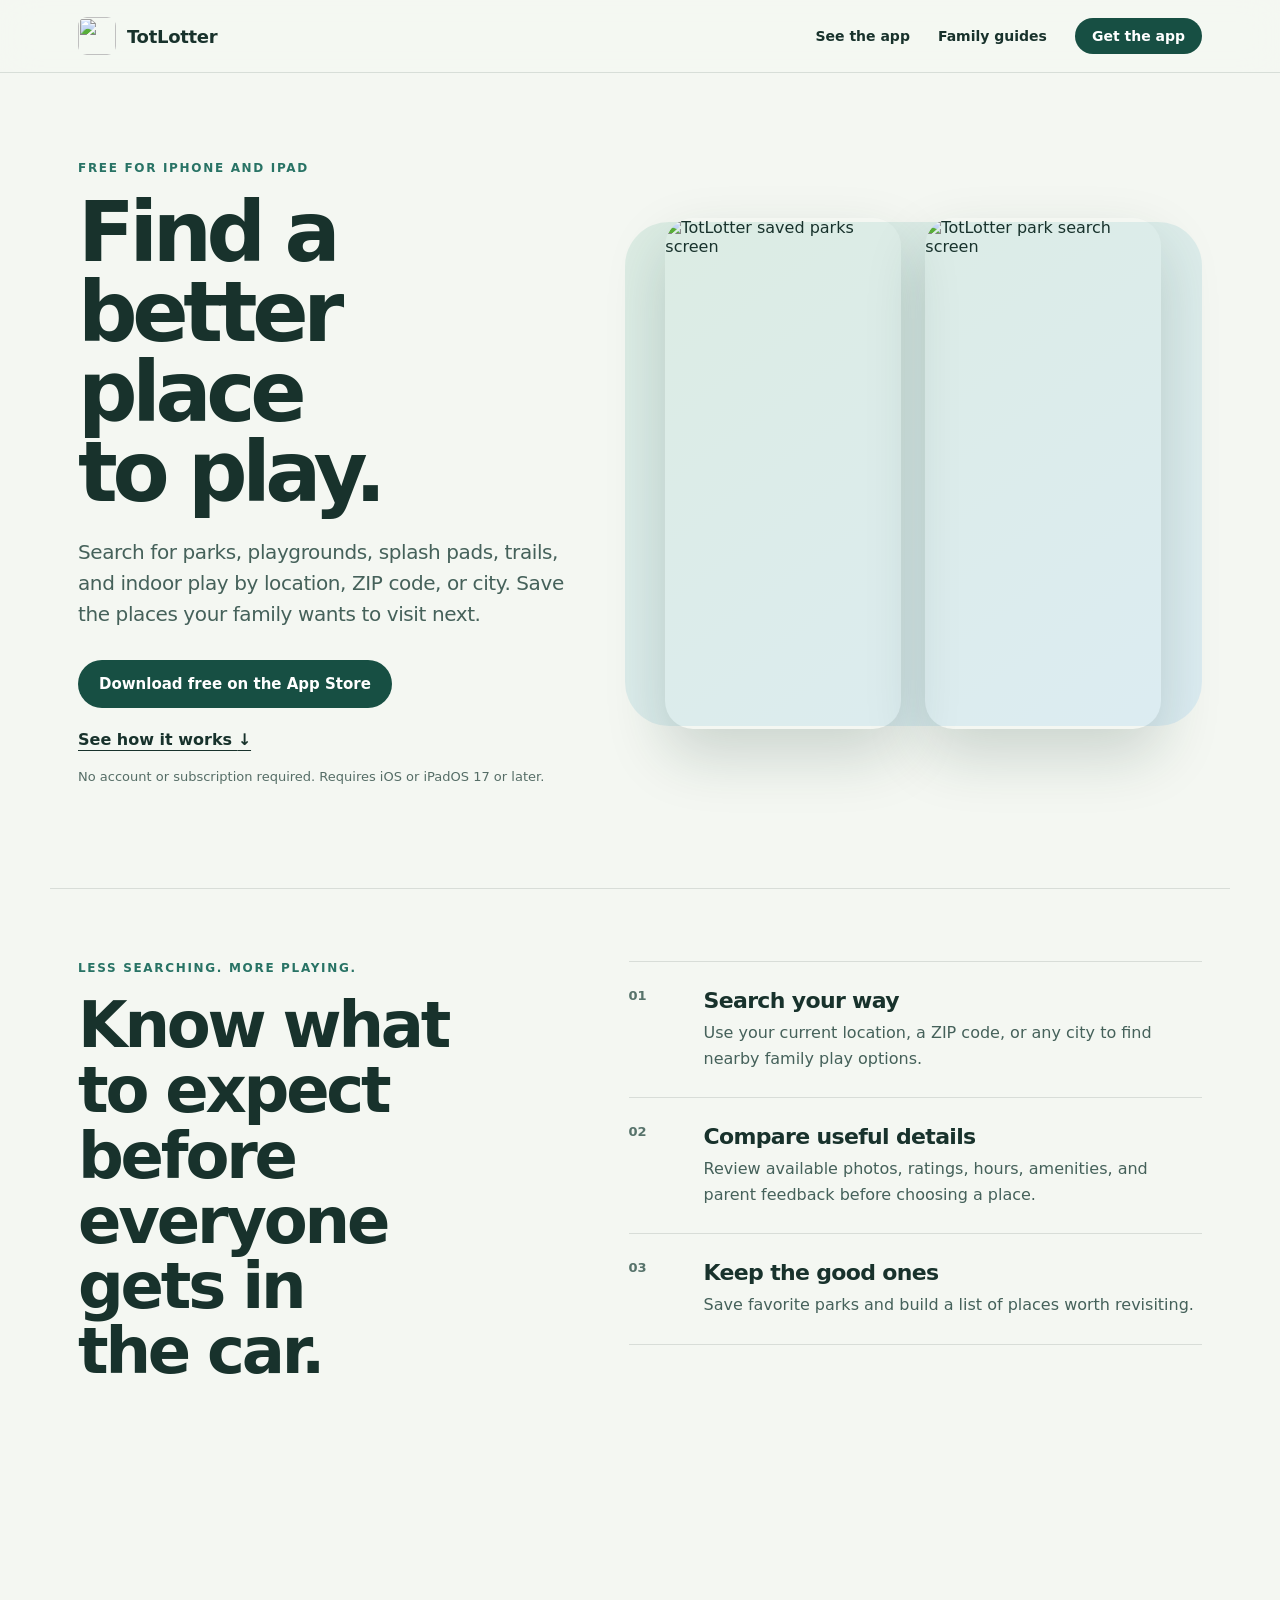
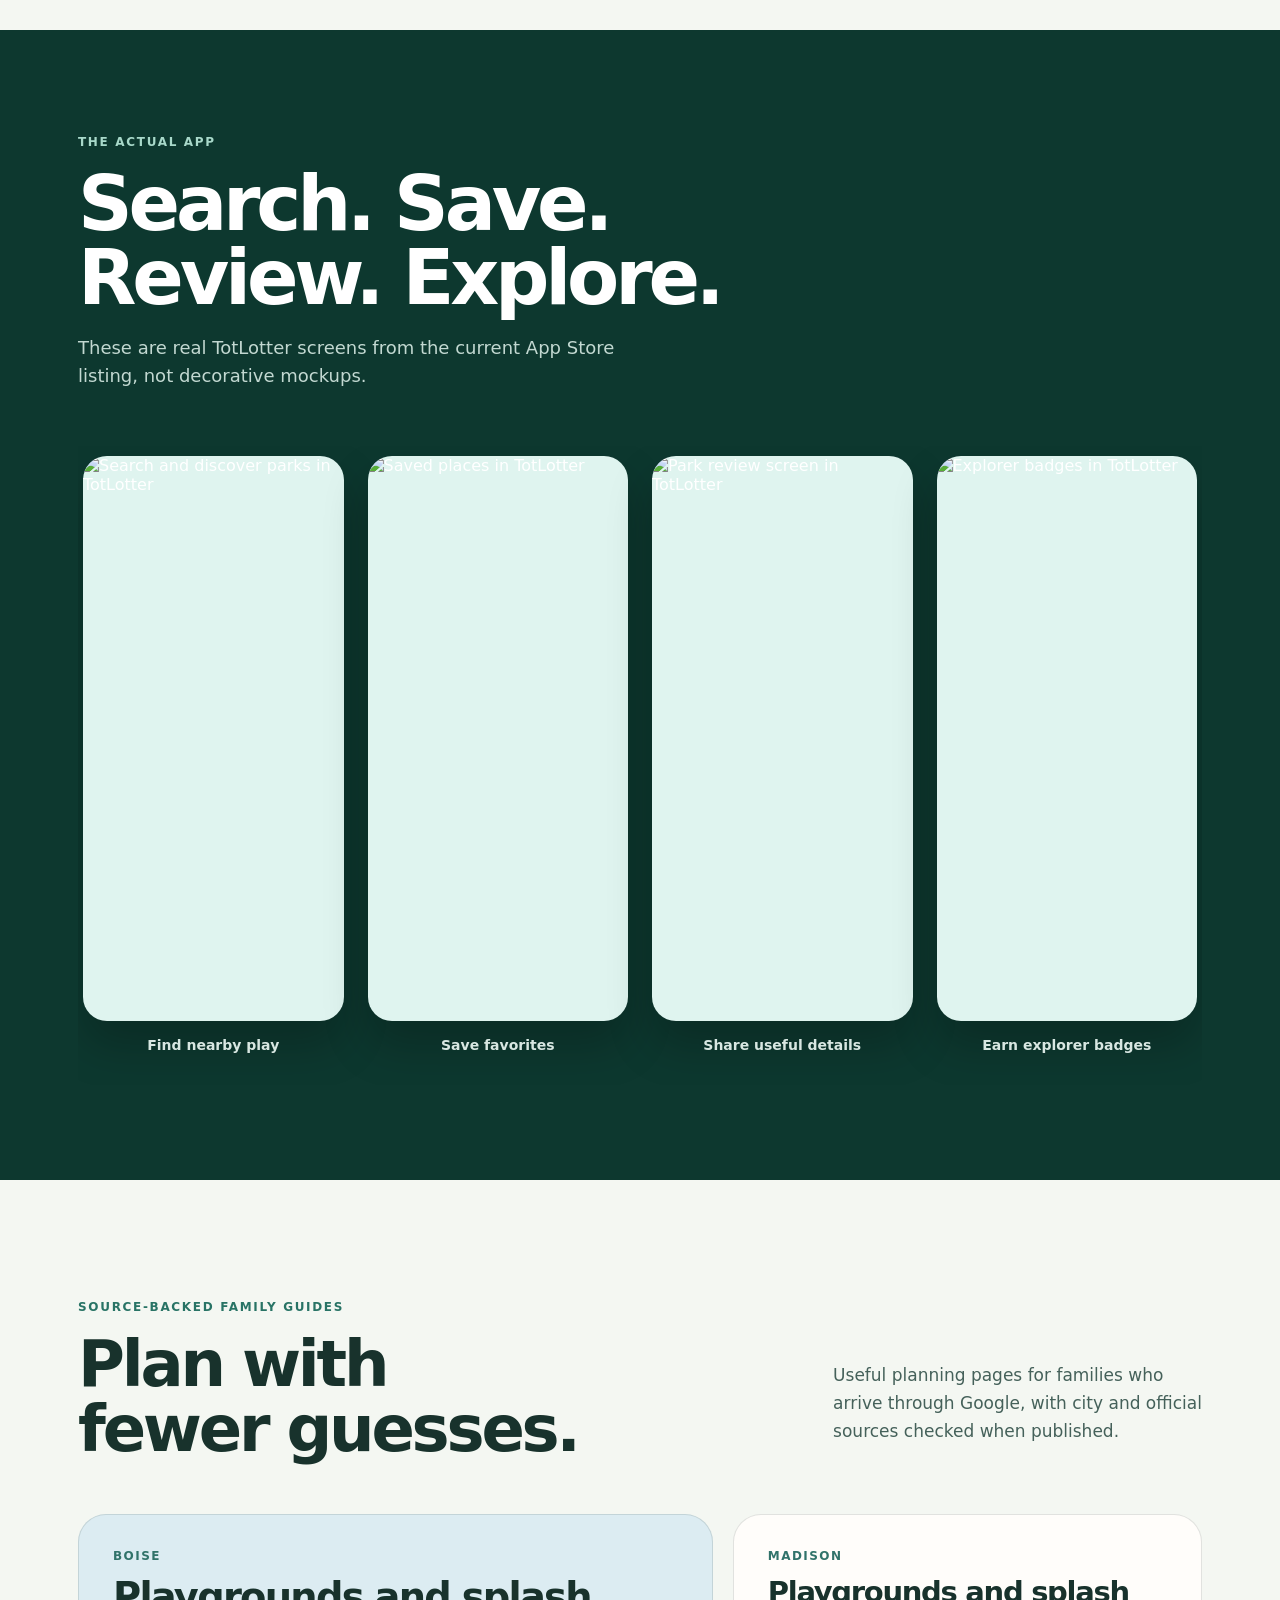
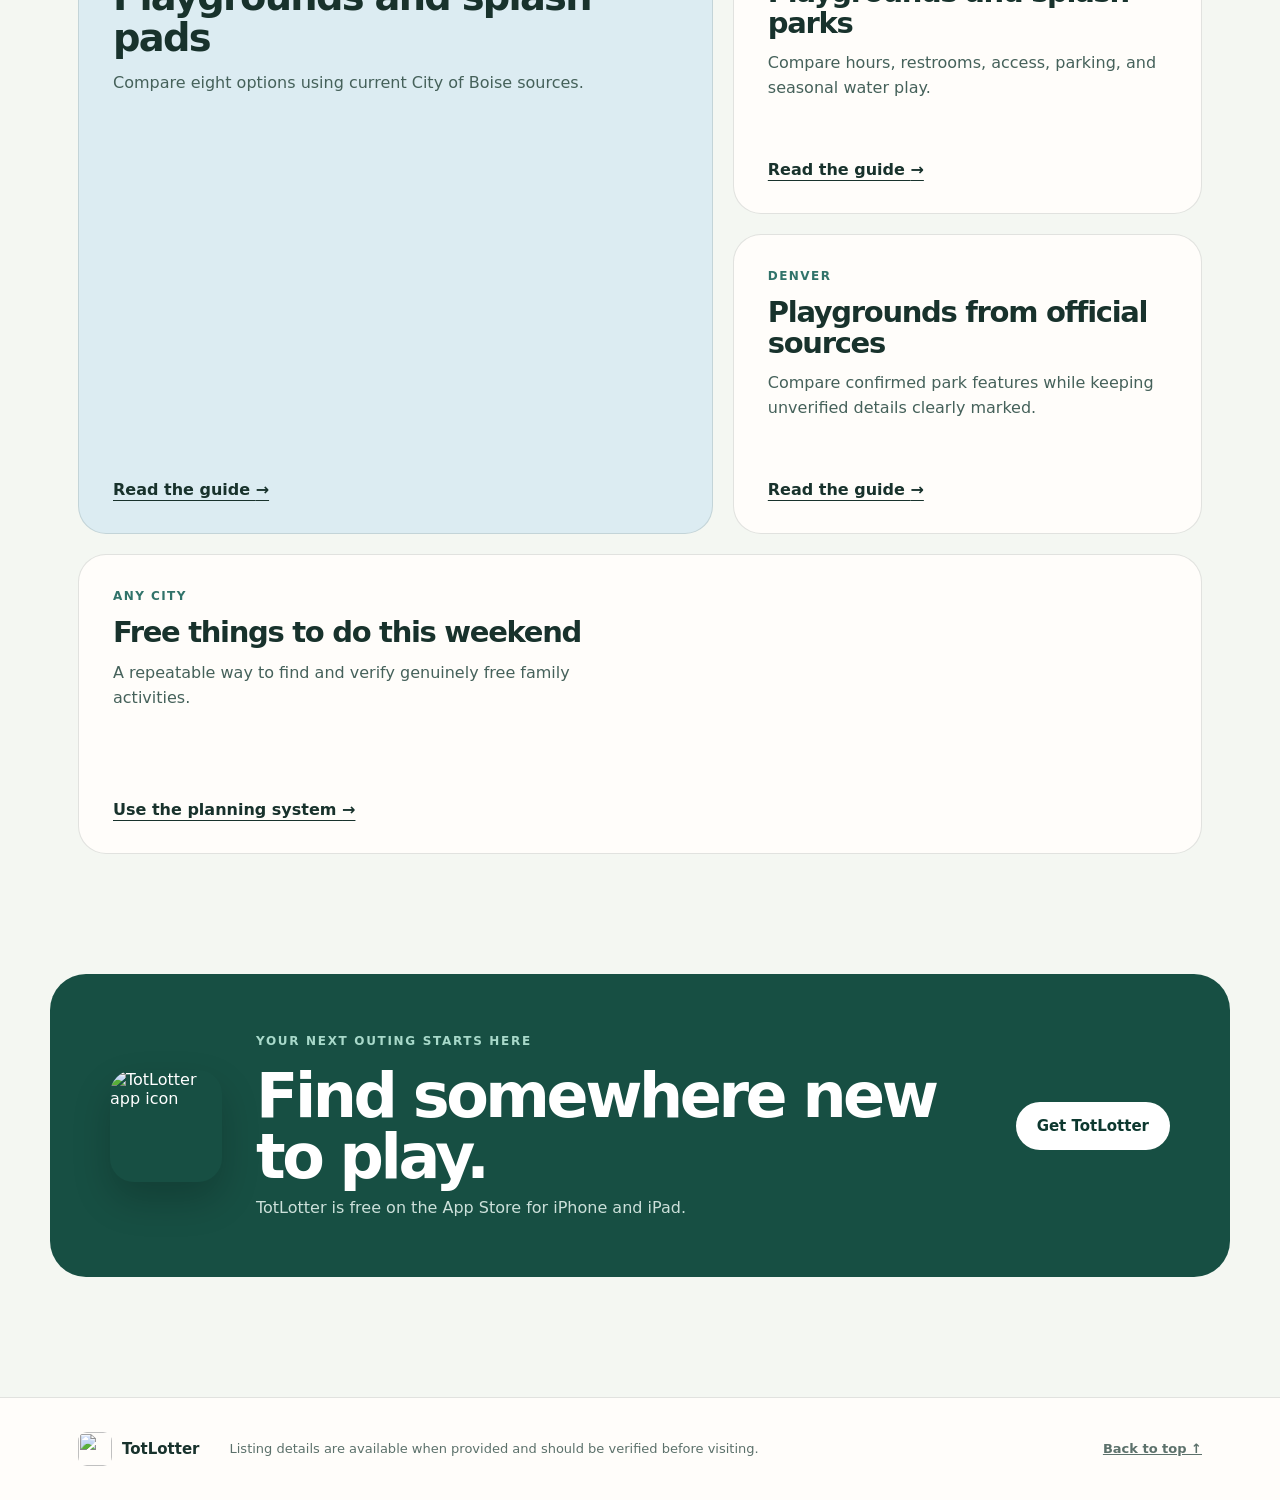
==== index.html @ ad5729d0 "Refresh TotLotter homepage for v1.0.12" ====
<!doctype html>
<html lang="en">
<head>
  <meta charset="utf-8">
  <meta name="viewport" content="width=device-width,initial-scale=1">
  <meta name="google-site-verification" content="F7sxhgwYzVViAXmnjSo34j178UBNkf1-flo9oDZgTnU">
  <title>TotLotter: Find Family Parks Near You</title>
  <meta name="description" content="Find parks, playgrounds, splash pads, trails, and indoor play near you with TotLotter for iPhone and iPad.">
  <link rel="canonical" href="https://iamldc.github.io/">
  <meta property="og:type" content="website">
  <meta property="og:title" content="TotLotter: Find a better place to play">
  <meta property="og:description" content="Search for family parks and play options, save favorites, and plan with fewer guesses.">
  <meta property="og:url" content="https://iamldc.github.io/">
  <meta property="og:image" content="https://is1-ssl.mzstatic.com/image/thumb/Purple211/v4/c9/77/03/c9770301-f550-c94f-c4d9-1344693f9b1a/AppIcon-0-0-1x_U007epad-0-1-85-220.png/512x512bb.jpg">
  <meta name="twitter:card" content="summary_large_image">
  <meta name="theme-color" content="#f4f7f2">
  <link rel="icon" href="https://is1-ssl.mzstatic.com/image/thumb/Purple211/v4/c9/77/03/c9770301-f550-c94f-c4d9-1344693f9b1a/AppIcon-0-0-1x_U007epad-0-1-85-220.png/512x512bb.jpg">
  <link rel="preload" as="image" href="https://is1-ssl.mzstatic.com/image/thumb/PurpleSource211/v4/74/50/1a/74501ac3-2154-1f9a-d6fe-d8297387b89e/01-find-parks-updated-1290x2796.png/640x960bb.jpg">
  <link rel="stylesheet" href="/home.css?v=20260824">
</head>
<body>
  <a class="skip-link" href="#main">Skip to content</a>
  <header class="site-header">
    <nav class="nav" aria-label="Main navigation">
      <a class="brand" href="/" aria-label="TotLotter home"><img src="https://is1-ssl.mzstatic.com/image/thumb/Purple211/v4/c9/77/03/c9770301-f550-c94f-c4d9-1344693f9b1a/AppIcon-0-0-1x_U007epad-0-1-85-220.png/512x512bb.jpg" alt="" width="38" height="38"><span>TotLotter</span></a>
      <div class="nav-links"><a href="#see-the-app">See the app</a><a href="#guides">Family guides</a><a class="nav-cta" href="https://apps.apple.com/us/app/totlotter-parks-for-families/id6768323304">Get the app</a></div>
    </nav>
  </header>
  <main id="main">
    <section class="hero" aria-labelledby="hero-title">
      <div class="hero-copy"><p class="eyebrow">Free for iPhone and iPad</p><h1 id="hero-title">Find a better place to play.</h1><p class="hero-lede">Search for parks, playgrounds, splash pads, trails, and indoor play by location, ZIP code, or city. Save the places your family wants to visit next.</p><div class="hero-actions"><a class="button button-primary" href="https://apps.apple.com/us/app/totlotter-parks-for-families/id6768323304">Download free on the App Store</a><a class="text-link" href="#see-the-app">See how it works <span aria-hidden="true">↓</span></a></div><p class="fine-print">No account or subscription required. Requires iOS or iPadOS 17 or later.</p></div>
      <div class="hero-product"><div class="ambient-shape" aria-hidden="true"></div><figure class="phone phone-back"><img src="https://is1-ssl.mzstatic.com/image/thumb/PurpleSource221/v4/3a/bb/86/3abb8623-9c31-799f-6886-b9563613eb0b/02-save-favorites-approved-1290x2796.png/640x960bb.jpg" alt="TotLotter saved parks screen" width="443" height="960" decoding="async"></figure><figure class="phone phone-front"><img src="https://is1-ssl.mzstatic.com/image/thumb/PurpleSource211/v4/74/50/1a/74501ac3-2154-1f9a-d6fe-d8297387b89e/01-find-parks-updated-1290x2796.png/640x960bb.jpg" alt="TotLotter park search screen" width="443" height="960"></figure></div>
    </section>
    <section class="promise" aria-labelledby="promise-title"><div class="section-intro"><p class="eyebrow">Less searching. More playing.</p><h2 id="promise-title">Know what to expect before everyone gets in the car.</h2></div><div class="promise-list"><article><span class="number">01</span><div><h3>Search your way</h3><p>Use your current location, a ZIP code, or any city to find nearby family play options.</p></div></article><article><span class="number">02</span><div><h3>Compare useful details</h3><p>Review available photos, ratings, hours, amenities, and parent feedback before choosing a place.</p></div></article><article><span class="number">03</span><div><h3>Keep the good ones</h3><p>Save favorite parks and build a list of places worth revisiting.</p></div></article></div></section>
    <section id="see-the-app" class="product-showcase" aria-labelledby="showcase-title"><div class="showcase-copy"><p class="eyebrow eyebrow-light">The actual app</p><h2 id="showcase-title">Search. Save. Review. Explore.</h2><p>These are real TotLotter screens from the current App Store listing, not decorative mockups.</p></div><ul class="screens" aria-label="TotLotter screenshots"><li><figure><img src="https://is1-ssl.mzstatic.com/image/thumb/PurpleSource211/v4/74/50/1a/74501ac3-2154-1f9a-d6fe-d8297387b89e/01-find-parks-updated-1290x2796.png/640x960bb.jpg" alt="Search and discover parks in TotLotter" width="443" height="960" loading="eager" decoding="async"><figcaption>Find nearby play</figcaption></figure></li><li><figure><img src="https://is1-ssl.mzstatic.com/image/thumb/PurpleSource221/v4/3a/bb/86/3abb8623-9c31-799f-6886-b9563613eb0b/02-save-favorites-approved-1290x2796.png/640x960bb.jpg" alt="Saved places in TotLotter" width="443" height="960" loading="eager" decoding="async"><figcaption>Save favorites</figcaption></figure></li><li><figure><img src="https://is1-ssl.mzstatic.com/image/thumb/PurpleSource221/v4/d8/4e/4b/d84e4b67-7ac6-3a57-0992-631da4f97abe/03-share-reviews-updated-1290x2796.png/640x960bb.jpg" alt="Park review screen in TotLotter" width="443" height="960" loading="eager" decoding="async"><figcaption>Share useful details</figcaption></figure></li><li><figure><img src="https://is1-ssl.mzstatic.com/image/thumb/PurpleSource221/v4/92/91/dc/9291dca5-6eda-87e8-7a9a-5d812864e695/04-earn-badges-updated-1290x2796.png/640x960bb.jpg" alt="Explorer badges in TotLotter" width="443" height="960" loading="eager" decoding="async"><figcaption>Earn explorer badges</figcaption></figure></li></ul></section>
    <section id="guides" class="guides" aria-labelledby="guides-title"><div class="guides-heading"><div><p class="eyebrow">Source-backed family guides</p><h2 id="guides-title">Plan with fewer guesses.</h2></div><p>Useful planning pages for families who arrive through Google, with city and official sources checked when published.</p></div><div class="guide-grid"><a class="guide-card guide-featured" href="/guides/boise-playgrounds-splash-pads/"><span class="guide-kicker">Boise</span><h3>Playgrounds and splash pads</h3><p>Compare eight options using current City of Boise sources.</p><span class="card-link">Read the guide <span aria-hidden="true">→</span></span></a><a class="guide-card" href="/guides/madison-playgrounds-splash-parks/"><span class="guide-kicker">Madison</span><h3>Playgrounds and splash parks</h3><p>Compare hours, restrooms, access, parking, and seasonal water play.</p><span class="card-link">Read the guide <span aria-hidden="true">→</span></span></a><a class="guide-card" href="/guides/denver-playgrounds-official-sources/"><span class="guide-kicker">Denver</span><h3>Playgrounds from official sources</h3><p>Compare confirmed park features while keeping unverified details clearly marked.</p><span class="card-link">Read the guide <span aria-hidden="true">→</span></span></a><a class="guide-card" href="/guides/free-things-to-do-with-kids-this-weekend/"><span class="guide-kicker">Any city</span><h3>Free things to do this weekend</h3><p>A repeatable way to find and verify genuinely free family activities.</p><span class="card-link">Use the planning system <span aria-hidden="true">→</span></span></a></div></section>
    <section class="final-cta" aria-labelledby="final-title"><img src="https://is1-ssl.mzstatic.com/image/thumb/Purple211/v4/c9/77/03/c9770301-f550-c94f-c4d9-1344693f9b1a/AppIcon-0-0-1x_U007epad-0-1-85-220.png/512x512bb.jpg" alt="TotLotter app icon" width="112" height="112"><div><p class="eyebrow eyebrow-light">Your next outing starts here</p><h2 id="final-title">Find somewhere new to play.</h2><p>TotLotter is free on the App Store for iPhone and iPad.</p></div><a class="button button-light" href="https://apps.apple.com/us/app/totlotter-parks-for-families/id6768323304">Get TotLotter</a></section>
  </main>
  <footer class="site-footer"><div class="footer-inner"><div class="footer-brand"><img src="https://is1-ssl.mzstatic.com/image/thumb/Purple211/v4/c9/77/03/c9770301-f550-c94f-c4d9-1344693f9b1a/AppIcon-0-0-1x_U007epad-0-1-85-220.png/512x512bb.jpg" alt="" width="34" height="34"><strong>TotLotter</strong></div><p>Listing details are available when provided and should be verified before visiting.</p><a href="#main">Back to top ↑</a></div></footer>
</body>
</html>
---- home.css ----
:root{--ink:#18322c;--ink-soft:#45615a;--cream:#f4f7f2;--paper:#fffdfa;--forest:#174f43;--forest-dark:#0d382f;--mint:#dcece3;--sky:#dcecf2;--line:rgba(24,50,44,.13);--max:1180px;--radius:28px;--shadow:0 28px 70px rgba(17,55,45,.14)}*{box-sizing:border-box}html{scroll-behavior:smooth}body{margin:0;color:var(--ink);background:var(--cream);font-family:system-ui,-apple-system,"Segoe UI",sans-serif;-webkit-font-smoothing:antialiased}a{color:inherit}img{display:block;max-width:100%}.skip-link{position:absolute;left:16px;top:-60px;background:#fff;padding:12px 16px;border-radius:8px;z-index:20}.skip-link:focus{top:12px}.site-header{position:sticky;top:0;z-index:10;background:rgba(244,247,242,.88);backdrop-filter:saturate(160%) blur(18px);border-bottom:1px solid var(--line)}.nav{max-width:var(--max);height:72px;margin:auto;padding:0 28px;display:flex;align-items:center;justify-content:space-between;gap:28px}.brand{display:flex;align-items:center;gap:11px;text-decoration:none;font-size:18px;font-weight:750;letter-spacing:-.3px}.brand img,.footer-brand img{border-radius:9px}.nav-links{display:flex;align-items:center;gap:28px;font-size:14px;font-weight:650}.nav-links>a{text-decoration:none}.nav-links>a:not(.nav-cta):hover{text-decoration:underline;text-underline-offset:4px}.nav-cta{background:var(--forest);color:#fff;padding:10px 17px;border-radius:999px}.nav-cta:hover{background:var(--forest-dark)}main{overflow:hidden}.hero{max-width:var(--max);min-height:720px;margin:auto;padding:88px 28px 62px;display:grid;grid-template-columns:minmax(0,.92fr) minmax(420px,1.08fr);align-items:center;gap:55px;overflow:hidden}.hero-copy{position:relative;z-index:2}.eyebrow{margin:0 0 18px;color:#287365;font-size:12px;font-weight:800;letter-spacing:.14em;text-transform:uppercase}h1,h2,h3,p{margin-top:0}h1{max-width:680px;margin-bottom:24px;font-size:clamp(52px,6.5vw,88px);line-height:.96;letter-spacing:-.064em;font-weight:750;text-wrap:balance}.hero-lede{max-width:600px;margin-bottom:30px;color:var(--ink-soft);font-size:20px;line-height:1.55;letter-spacing:-.02em}.hero-actions{display:flex;align-items:center;gap:22px;flex-wrap:wrap}.button{display:inline-flex;min-height:48px;align-items:center;justify-content:center;padding:12px 21px;border-radius:999px;text-decoration:none;font-weight:700;font-size:15px;transition:transform .2s ease,background .2s ease}.button:hover{transform:translateY(-2px)}.button-primary{background:var(--forest);color:#fff}.button-primary:hover{background:var(--forest-dark)}.text-link{font-weight:700;text-underline-offset:5px}.fine-print{margin:18px 0 0;color:#556d66;font-size:13px;line-height:1.5}.hero-product{position:relative;height:560px;display:flex;align-items:center;justify-content:center;gap:24px;padding:34px 20px}.ambient-shape{position:absolute;inset:28px 0;border-radius:44px;background:linear-gradient(145deg,var(--mint),var(--sky))}.phone{position:relative;margin:0;width:min(44%,236px);padding:0;background:transparent;border:0;border-radius:28px;box-shadow:0 26px 60px rgba(17,55,45,.18);overflow:hidden}.phone img{display:block;width:100%;height:auto;aspect-ratio:443/960;object-fit:contain;border-radius:28px}.phone-front{z-index:2}.phone-back{z-index:1}.promise{max-width:var(--max);margin:40px auto 120px;padding:72px 28px;display:grid;grid-template-columns:.88fr 1.12fr;gap:100px;border-top:1px solid var(--line)}.section-intro h2,.guides h2{font-size:clamp(38px,5vw,64px);line-height:1.02;letter-spacing:-.05em;text-wrap:balance}.promise-list article{display:grid;grid-template-columns:55px 1fr;gap:20px;padding:26px 0;border-top:1px solid var(--line)}.promise-list article:last-child{border-bottom:1px solid var(--line)}.number{color:#57736b;font-size:13px;font-weight:800}.promise-list h3{margin-bottom:7px;font-size:22px;letter-spacing:-.03em}.promise-list p{margin:0;color:var(--ink-soft);line-height:1.6}.product-showcase{background:var(--forest-dark);color:#fff;padding:105px max(28px,calc((100vw - var(--max))/2 + 28px)) 95px}.showcase-copy{max-width:720px;margin-bottom:55px}.eyebrow-light{color:#a8d9ca}.showcase-copy h2,.final-cta h2{margin-bottom:18px;font-size:clamp(42px,6vw,76px);line-height:.98;letter-spacing:-.055em}.showcase-copy>p:last-child{max-width:580px;color:#c2d8d1;font-size:18px;line-height:1.6}.screens{display:grid;grid-template-columns:repeat(4,minmax(220px,1fr));gap:24px;overflow-x:auto;scroll-snap-type:x mandatory;list-style:none;margin:0;padding:10px 5px 32px}.screens li{min-width:220px;scroll-snap-align:start}.screens figure{margin:0}.screens img{display:block;width:100%;height:auto;aspect-ratio:443/960;object-fit:contain;border:0;border-radius:24px;box-shadow:0 24px 45px rgba(0,0,0,.22);background:#dff4ef}.screens figcaption{padding-top:16px;text-align:center;color:#d8e7e2;font-size:14px;font-weight:650}.guides{max-width:var(--max);margin:auto;padding:120px 28px}.guides-heading{display:grid;grid-template-columns:1.3fr .7fr;align-items:end;gap:70px;margin-bottom:52px}.guides-heading h2{margin-bottom:0}.guides-heading>p{color:var(--ink-soft);font-size:17px;line-height:1.65}.guide-grid{display:grid;grid-template-columns:1.15fr .85fr;gap:20px}.guide-card{min-height:300px;padding:34px;border-radius:var(--radius);background:var(--paper);border:1px solid var(--line);display:flex;flex-direction:column;text-decoration:none;transition:transform .2s ease,box-shadow .2s ease}.guide-card:hover{transform:translateY(-4px);box-shadow:0 20px 50px rgba(29,63,54,.1)}.guide-card:last-child{grid-column:1/-1}.guide-featured{grid-row:span 2;min-height:620px;background:var(--sky);justify-content:flex-end}.guide-kicker{font-size:12px;font-weight:800;letter-spacing:.12em;text-transform:uppercase;color:#31736a}.guide-card h3{max-width:520px;margin:14px 0 13px;font-size:clamp(28px,3vw,44px);line-height:1.05;letter-spacing:-.045em}.guide-card:not(.guide-featured) h3{font-size:29px}.guide-card p{max-width:520px;color:var(--ink-soft);line-height:1.55}.card-link{margin-top:auto;padding-top:26px;font-weight:750;text-decoration:underline;text-underline-offset:5px}.final-cta{max-width:var(--max);margin:0 auto 120px;padding:60px;border-radius:36px;background:var(--forest);color:#fff;display:grid;grid-template-columns:auto 1fr auto;align-items:center;gap:34px}.final-cta>img{border-radius:24px;box-shadow:0 18px 38px rgba(0,0,0,.2)}.final-cta h2{font-size:clamp(36px,5vw,62px);margin-bottom:10px}.final-cta p:last-child{margin:0;color:#cce0da}.button-light{background:#fff;color:var(--forest-dark);white-space:nowrap}.button-light:hover{background:#eff8f4}.site-footer{border-top:1px solid var(--line);background:var(--paper)}.footer-inner{max-width:var(--max);margin:auto;padding:34px 28px;display:grid;grid-template-columns:auto 1fr auto;align-items:center;gap:30px;color:#5c716b;font-size:13px}.footer-brand{display:flex;align-items:center;gap:10px;color:var(--ink);font-size:15px}.footer-inner p{margin:0}.footer-inner>a{font-weight:700}a:focus-visible{outline:3px solid #1b7a6a;outline-offset:4px}@media(max-width:920px){.hero{grid-template-columns:1fr;min-height:auto;padding-top:68px}.hero-copy{max-width:720px}.hero-product{height:570px;max-width:610px;width:100%;margin:auto}.promise{grid-template-columns:1fr;gap:40px}.screens{grid-template-columns:repeat(4,240px)}.guides-heading{grid-template-columns:1fr;gap:18px}.final-cta{grid-template-columns:auto 1fr}.final-cta .button{grid-column:2;justify-self:start}.guide-grid{grid-template-columns:1fr 1fr}.guide-featured{min-height:520px}}@media(max-width:640px){.nav{height:64px;padding:0 18px}.brand{font-size:16px}.brand img{width:34px;height:34px}.nav-links>a:not(.nav-cta){display:none}.nav-cta{padding:9px 14px}.hero{padding:54px 20px 36px;gap:24px}.hero h1{font-size:51px}.hero-lede{font-size:18px}.hero-product{height:440px;gap:12px;padding:28px 8px}.ambient-shape{inset:22px 0;border-radius:32px}.phone{width:min(48%,190px);border-radius:22px}.phone img{border-radius:22px}.promise{margin-bottom:80px;padding:55px 20px}.product-showcase{padding:78px 20px 64px}.screens{margin-right:-20px}.guides{padding:80px 20px}.guide-grid{grid-template-columns:1fr}.guide-featured,.guide-card:last-child{grid-row:auto;grid-column:auto;min-height:360px}.guide-card{min-height:280px;padding:28px}.final-cta{margin:0 20px 80px;padding:34px 26px;grid-template-columns:1fr;gap:22px}.final-cta>img{width:82px;height:auto}.final-cta .button{grid-column:auto;justify-self:start}.footer-inner{grid-template-columns:1fr;gap:14px}}@media(prefers-reduced-motion:reduce){html{scroll-behavior:auto}.button,.guide-card{transition:none}}
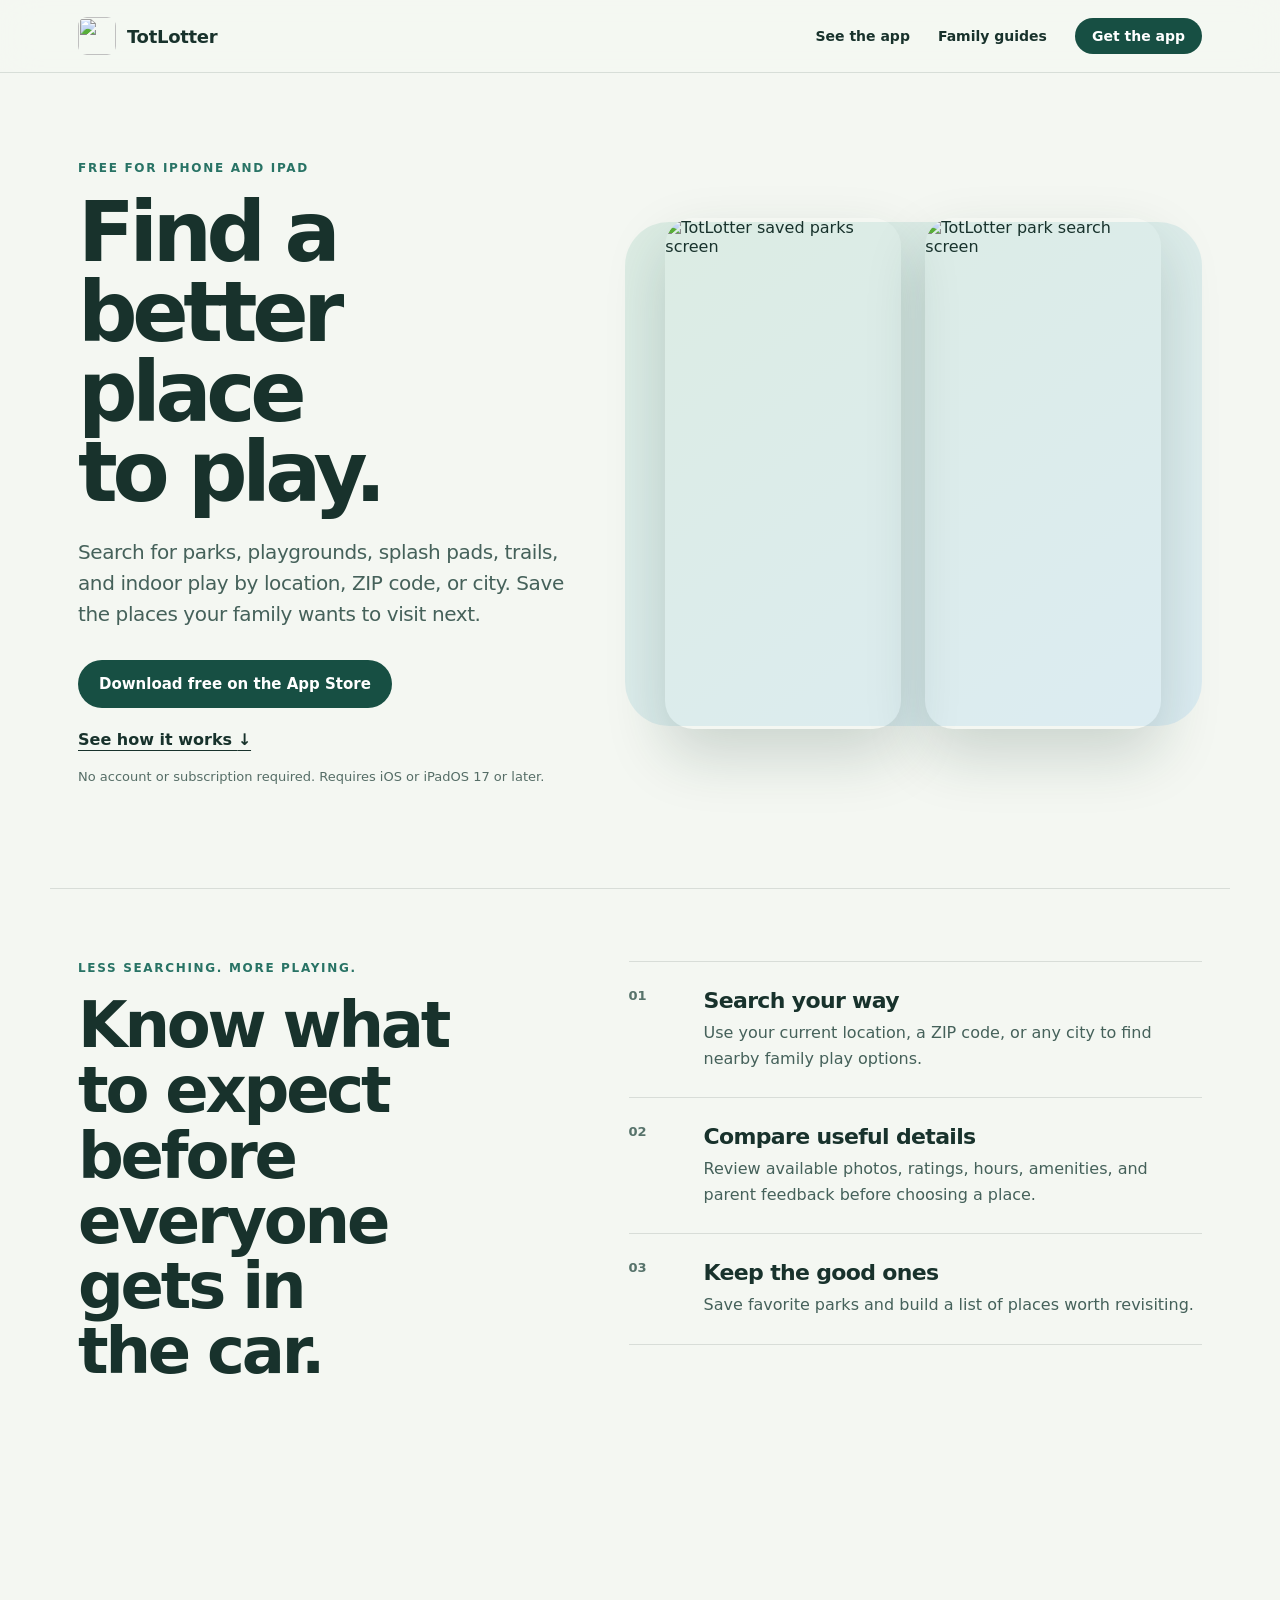
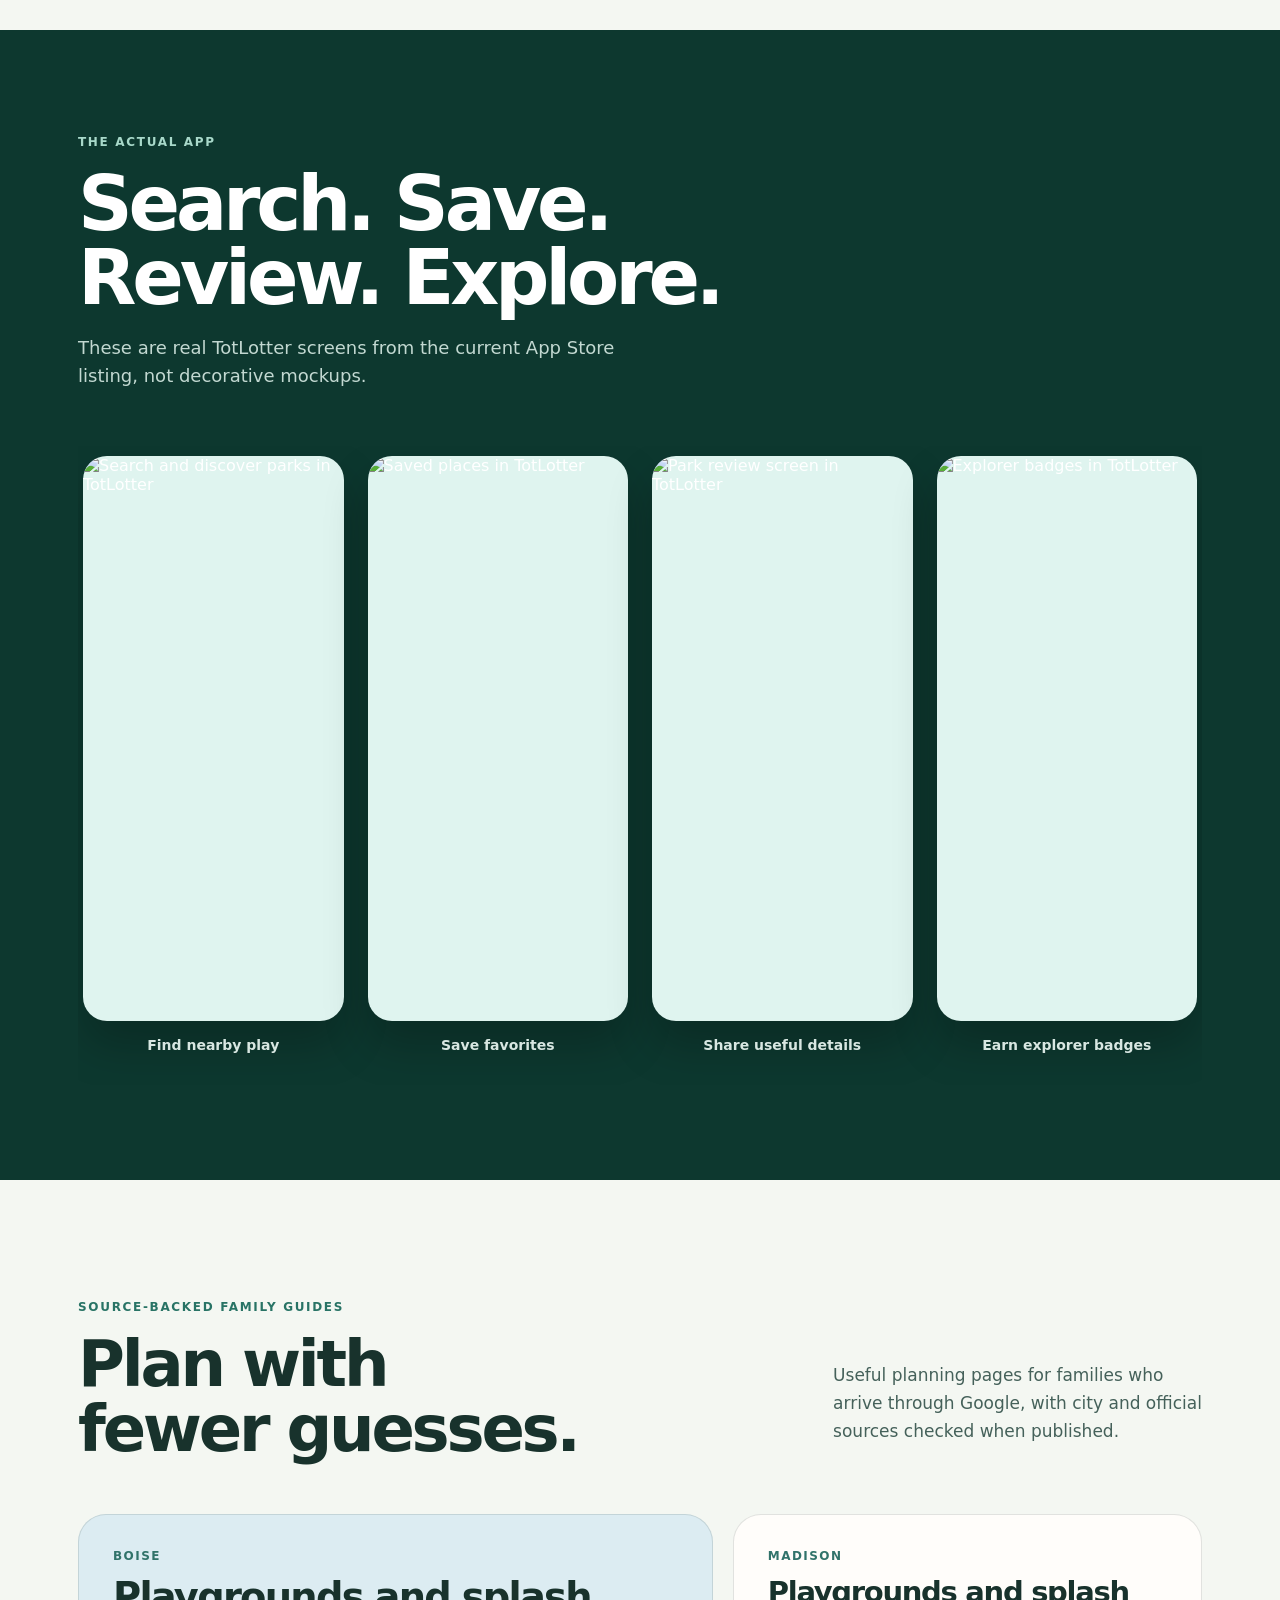
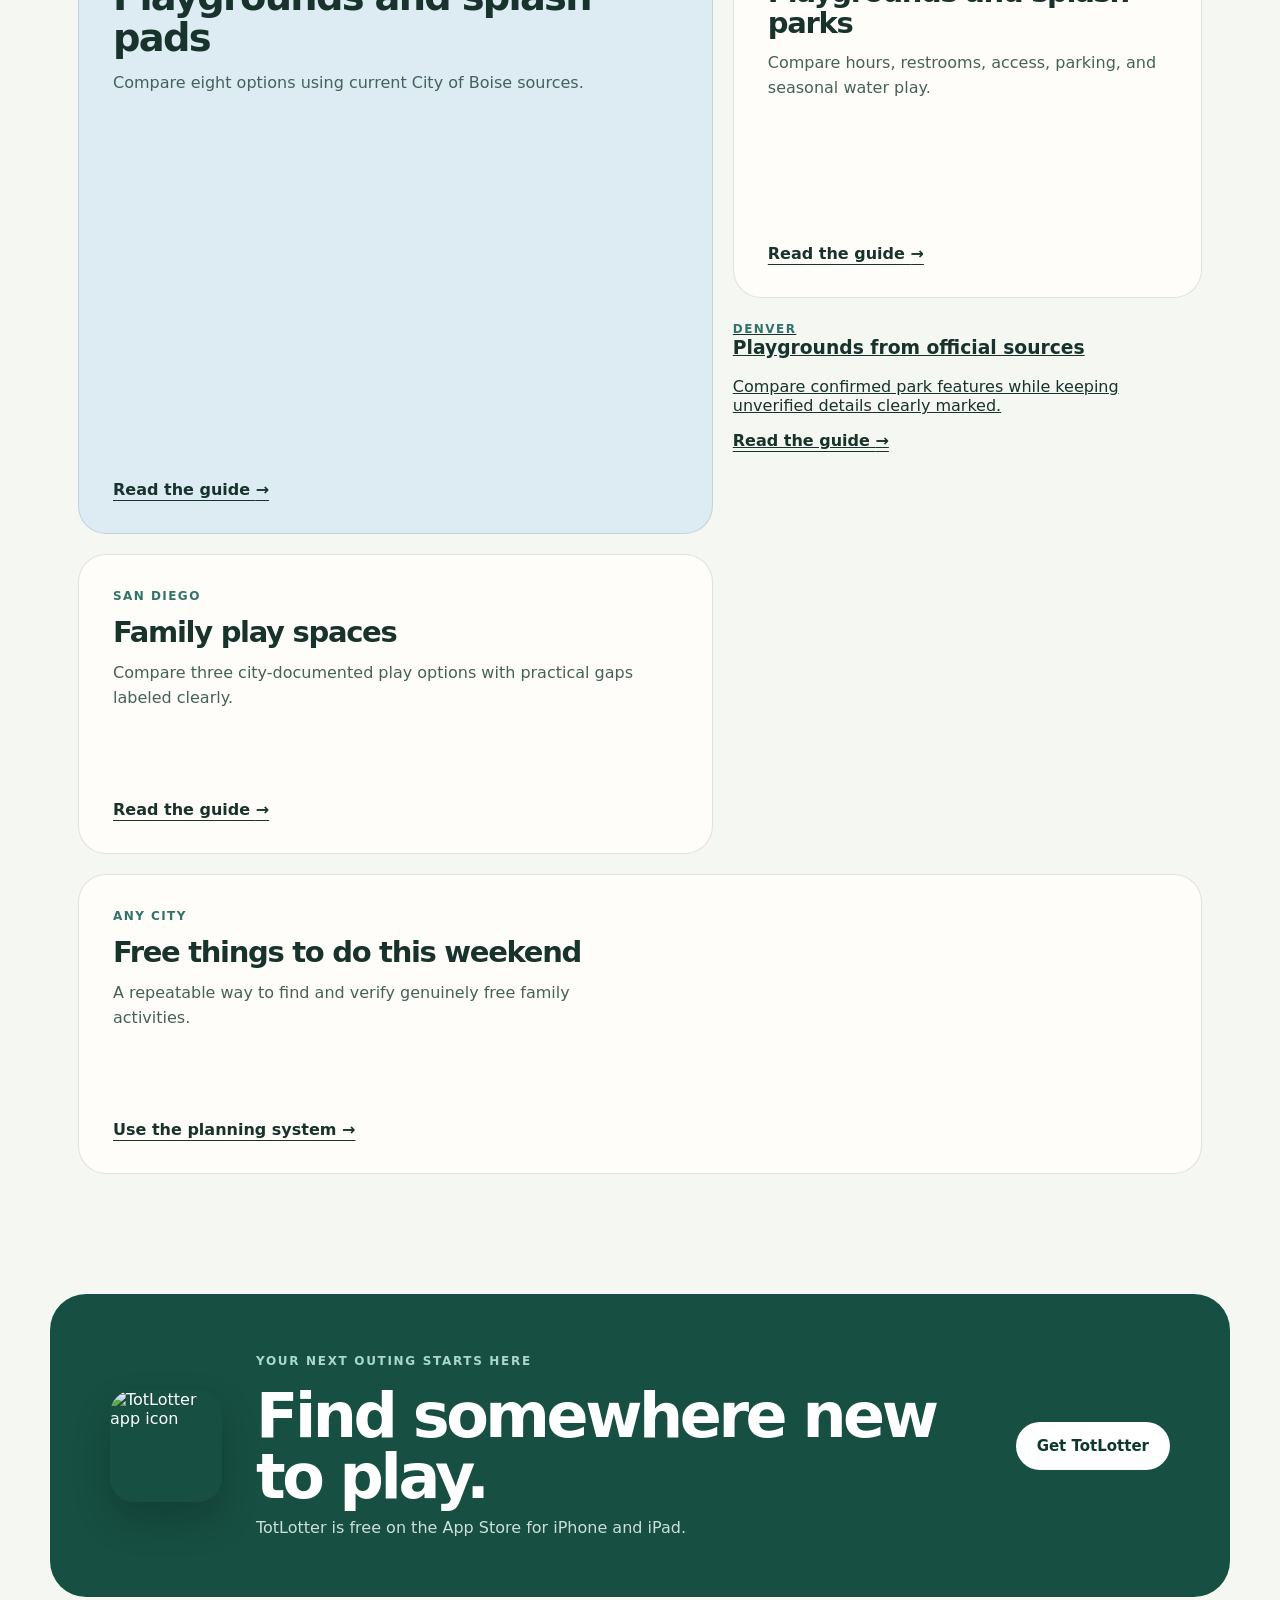
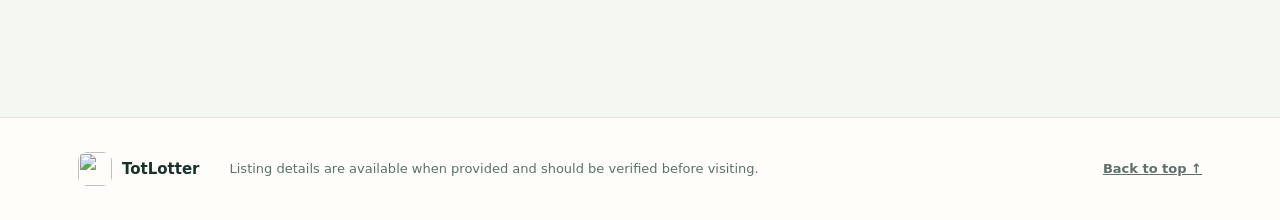
==== commit 73b64343: "Link San Diego family guide from homepage" ====
--- a/index.html
+++ b/index.html
@@ -3,6 +3,7 @@
 <head>
   <meta charset="utf-8">
   <meta name="viewport" content="width=device-width,initial-scale=1">
+  <meta name="apple-itunes-app" content="app-id=6768323304">
   <meta name="google-site-verification" content="F7sxhgwYzVViAXmnjSo34j178UBNkf1-flo9oDZgTnU">
   <title>TotLotter: Find Family Parks Near You</title>
   <meta name="description" content="Find parks, playgrounds, splash pads, trails, and indoor play near you with TotLotter for iPhone and iPad.">
@@ -14,6 +15,25 @@
   <meta property="og:image" content="https://is1-ssl.mzstatic.com/image/thumb/Purple211/v4/c9/77/03/c9770301-f550-c94f-c4d9-1344693f9b1a/AppIcon-0-0-1x_U007epad-0-1-85-220.png/512x512bb.jpg">
   <meta name="twitter:card" content="summary_large_image">
   <meta name="theme-color" content="#f4f7f2">
+  <script type="application/ld+json">
+  {
+    "@context": "https://schema.org",
+    "@type": "SoftwareApplication",
+    "name": "TotLotter: Parks for Families",
+    "softwareVersion": "1.0.12",
+    "operatingSystem": "iOS 17.0 or later; iPadOS 17.0 or later",
+    "applicationCategory": "TravelApplication",
+    "description": "Find parks, playgrounds, splash pads, trails, and indoor play by location, ZIP code, or city.",
+    "url": "https://iamldc.github.io/",
+    "downloadUrl": "https://apps.apple.com/us/app/totlotter-parks-for-families/id6768323304",
+    "image": "https://is1-ssl.mzstatic.com/image/thumb/Purple211/v4/c9/77/03/c9770301-f550-c94f-c4d9-1344693f9b1a/AppIcon-0-0-1x_U007epad-0-1-85-220.png/512x512bb.jpg",
+    "offers": {
+      "@type": "Offer",
+      "price": "0",
+      "priceCurrency": "USD"
+    }
+  }
+  </script>
   <link rel="icon" href="https://is1-ssl.mzstatic.com/image/thumb/Purple211/v4/c9/77/03/c9770301-f550-c94f-c4d9-1344693f9b1a/AppIcon-0-0-1x_U007epad-0-1-85-220.png/512x512bb.jpg">
   <link rel="preload" as="image" href="https://is1-ssl.mzstatic.com/image/thumb/PurpleSource211/v4/74/50/1a/74501ac3-2154-1f9a-d6fe-d8297387b89e/01-find-parks-updated-1290x2796.png/640x960bb.jpg">
   <link rel="stylesheet" href="/home.css?v=20260824">
@@ -33,7 +53,7 @@
     </section>
     <section class="promise" aria-labelledby="promise-title"><div class="section-intro"><p class="eyebrow">Less searching. More playing.</p><h2 id="promise-title">Know what to expect before everyone gets in the car.</h2></div><div class="promise-list"><article><span class="number">01</span><div><h3>Search your way</h3><p>Use your current location, a ZIP code, or any city to find nearby family play options.</p></div></article><article><span class="number">02</span><div><h3>Compare useful details</h3><p>Review available photos, ratings, hours, amenities, and parent feedback before choosing a place.</p></div></article><article><span class="number">03</span><div><h3>Keep the good ones</h3><p>Save favorite parks and build a list of places worth revisiting.</p></div></article></div></section>
     <section id="see-the-app" class="product-showcase" aria-labelledby="showcase-title"><div class="showcase-copy"><p class="eyebrow eyebrow-light">The actual app</p><h2 id="showcase-title">Search. Save. Review. Explore.</h2><p>These are real TotLotter screens from the current App Store listing, not decorative mockups.</p></div><ul class="screens" aria-label="TotLotter screenshots"><li><figure><img src="https://is1-ssl.mzstatic.com/image/thumb/PurpleSource211/v4/74/50/1a/74501ac3-2154-1f9a-d6fe-d8297387b89e/01-find-parks-updated-1290x2796.png/640x960bb.jpg" alt="Search and discover parks in TotLotter" width="443" height="960" loading="eager" decoding="async"><figcaption>Find nearby play</figcaption></figure></li><li><figure><img src="https://is1-ssl.mzstatic.com/image/thumb/PurpleSource221/v4/3a/bb/86/3abb8623-9c31-799f-6886-b9563613eb0b/02-save-favorites-approved-1290x2796.png/640x960bb.jpg" alt="Saved places in TotLotter" width="443" height="960" loading="eager" decoding="async"><figcaption>Save favorites</figcaption></figure></li><li><figure><img src="https://is1-ssl.mzstatic.com/image/thumb/PurpleSource221/v4/d8/4e/4b/d84e4b67-7ac6-3a57-0992-631da4f97abe/03-share-reviews-updated-1290x2796.png/640x960bb.jpg" alt="Park review screen in TotLotter" width="443" height="960" loading="eager" decoding="async"><figcaption>Share useful details</figcaption></figure></li><li><figure><img src="https://is1-ssl.mzstatic.com/image/thumb/PurpleSource221/v4/92/91/dc/9291dca5-6eda-87e8-7a9a-5d812864e695/04-earn-badges-updated-1290x2796.png/640x960bb.jpg" alt="Explorer badges in TotLotter" width="443" height="960" loading="eager" decoding="async"><figcaption>Earn explorer badges</figcaption></figure></li></ul></section>
-    <section id="guides" class="guides" aria-labelledby="guides-title"><div class="guides-heading"><div><p class="eyebrow">Source-backed family guides</p><h2 id="guides-title">Plan with fewer guesses.</h2></div><p>Useful planning pages for families who arrive through Google, with city and official sources checked when published.</p></div><div class="guide-grid"><a class="guide-card guide-featured" href="/guides/boise-playgrounds-splash-pads/"><span class="guide-kicker">Boise</span><h3>Playgrounds and splash pads</h3><p>Compare eight options using current City of Boise sources.</p><span class="card-link">Read the guide <span aria-hidden="true">→</span></span></a><a class="guide-card" href="/guides/madison-playgrounds-splash-parks/"><span class="guide-kicker">Madison</span><h3>Playgrounds and splash parks</h3><p>Compare hours, restrooms, access, parking, and seasonal water play.</p><span class="card-link">Read the guide <span aria-hidden="true">→</span></span></a><a class="guide-card" href="/guides/denver-playgrounds-official-sources/"><span class="guide-kicker">Denver</span><h3>Playgrounds from official sources</h3><p>Compare confirmed park features while keeping unverified details clearly marked.</p><span class="card-link">Read the guide <span aria-hidden="true">→</span></span></a><a class="guide-card" href="/guides/free-things-to-do-with-kids-this-weekend/"><span class="guide-kicker">Any city</span><h3>Free things to do this weekend</h3><p>A repeatable way to find and verify genuinely free family activities.</p><span class="card-link">Use the planning system <span aria-hidden="true">→</span></span></a></div></section>
+    <section id="guides" class="guides" aria-labelledby="guides-title"><div class="guides-heading"><div><p class="eyebrow">Source-backed family guides</p><h2 id="guides-title">Plan with fewer guesses.</h2></div><p>Useful planning pages for families who arrive through Google, with city and official sources checked when published.</p></div><div class="guide-grid"><a class="guide-card guide-featured" href="/guides/boise-playgrounds-splash-pads/"><span class="guide-kicker">Boise</span><h3>Playgrounds and splash pads</h3><p>Compare eight options using current City of Boise sources.</p><span class="card-link">Read the guide <span aria-hidden="true">→</span></span></a><a class="guide-card" href="/guides/madison-playgrounds-splash-parks/"><span class="guide-kicker">Madison</span><h3>Playgrounds and splash parks</h3><p>Compare hours, restrooms, access, parking, and seasonal water play.</p><span class="card-link">Read the guide <span aria-hidden="true">→</span></span></a><a class="gude-card" href="/guides/denver-playgrounds-official-sources/"><span class="guide-kicker">Denver</span><h3>Playgrounds from official sources</h3><p>Compare confirmed park features while keeping unverified details clearly marked.</p><span class="card-link">Read the guide <span aria-hidden="true">→</span></span></a><a class="guide-card" href="/guides/san-diego-family-play-spaces-official-sources/"><span class="guide-kicker">San Diego</span><h3>Family play spaces</h3><p>Compare three city-documented play options with practical gaps labeled clearly.</p><span class="card-link">Read the guide <span aria-hidden="true">→</span></span></a><a class="guide-card" href="/guides/free-things-to-do-with-kids-this-weekend/"><span class="guide-kicker">Any city</span><h3>Free things to do this weekend</h3><p>A repeatable way to find and verify genuinely free family activities.</p><span class="card-link">Use the planning system <span aria-hidden="true">→</span></span></a></div></section>
     <section class="final-cta" aria-labelledby="final-title"><img src="https://is1-ssl.mzstatic.com/image/thumb/Purple211/v4/c9/77/03/c9770301-f550-c94f-c4d9-1344693f9b1a/AppIcon-0-0-1x_U007epad-0-1-85-220.png/512x512bb.jpg" alt="TotLotter app icon" width="112" height="112"><div><p class="eyebrow eyebrow-light">Your next outing starts here</p><h2 id="final-title">Find somewhere new to play.</h2><p>TotLotter is free on the App Store for iPhone and iPad.</p></div><a class="button button-light" href="https://apps.apple.com/us/app/totlotter-parks-for-families/id6768323304">Get TotLotter</a></section>
   </main>
   <footer class="site-footer"><div class="footer-inner"><div class="footer-brand"><img src="https://is1-ssl.mzstatic.com/image/thumb/Purple211/v4/c9/77/03/c9770301-f550-c94f-c4d9-1344693f9b1a/AppIcon-0-0-1x_U007epad-0-1-85-220.png/512x512bb.jpg" alt="" width="34" height="34"><strong>TotLotter</strong></div><p>Listing details are available when provided and should be verified before visiting.</p><a href="#main">Back to top ↑</a></div></footer>
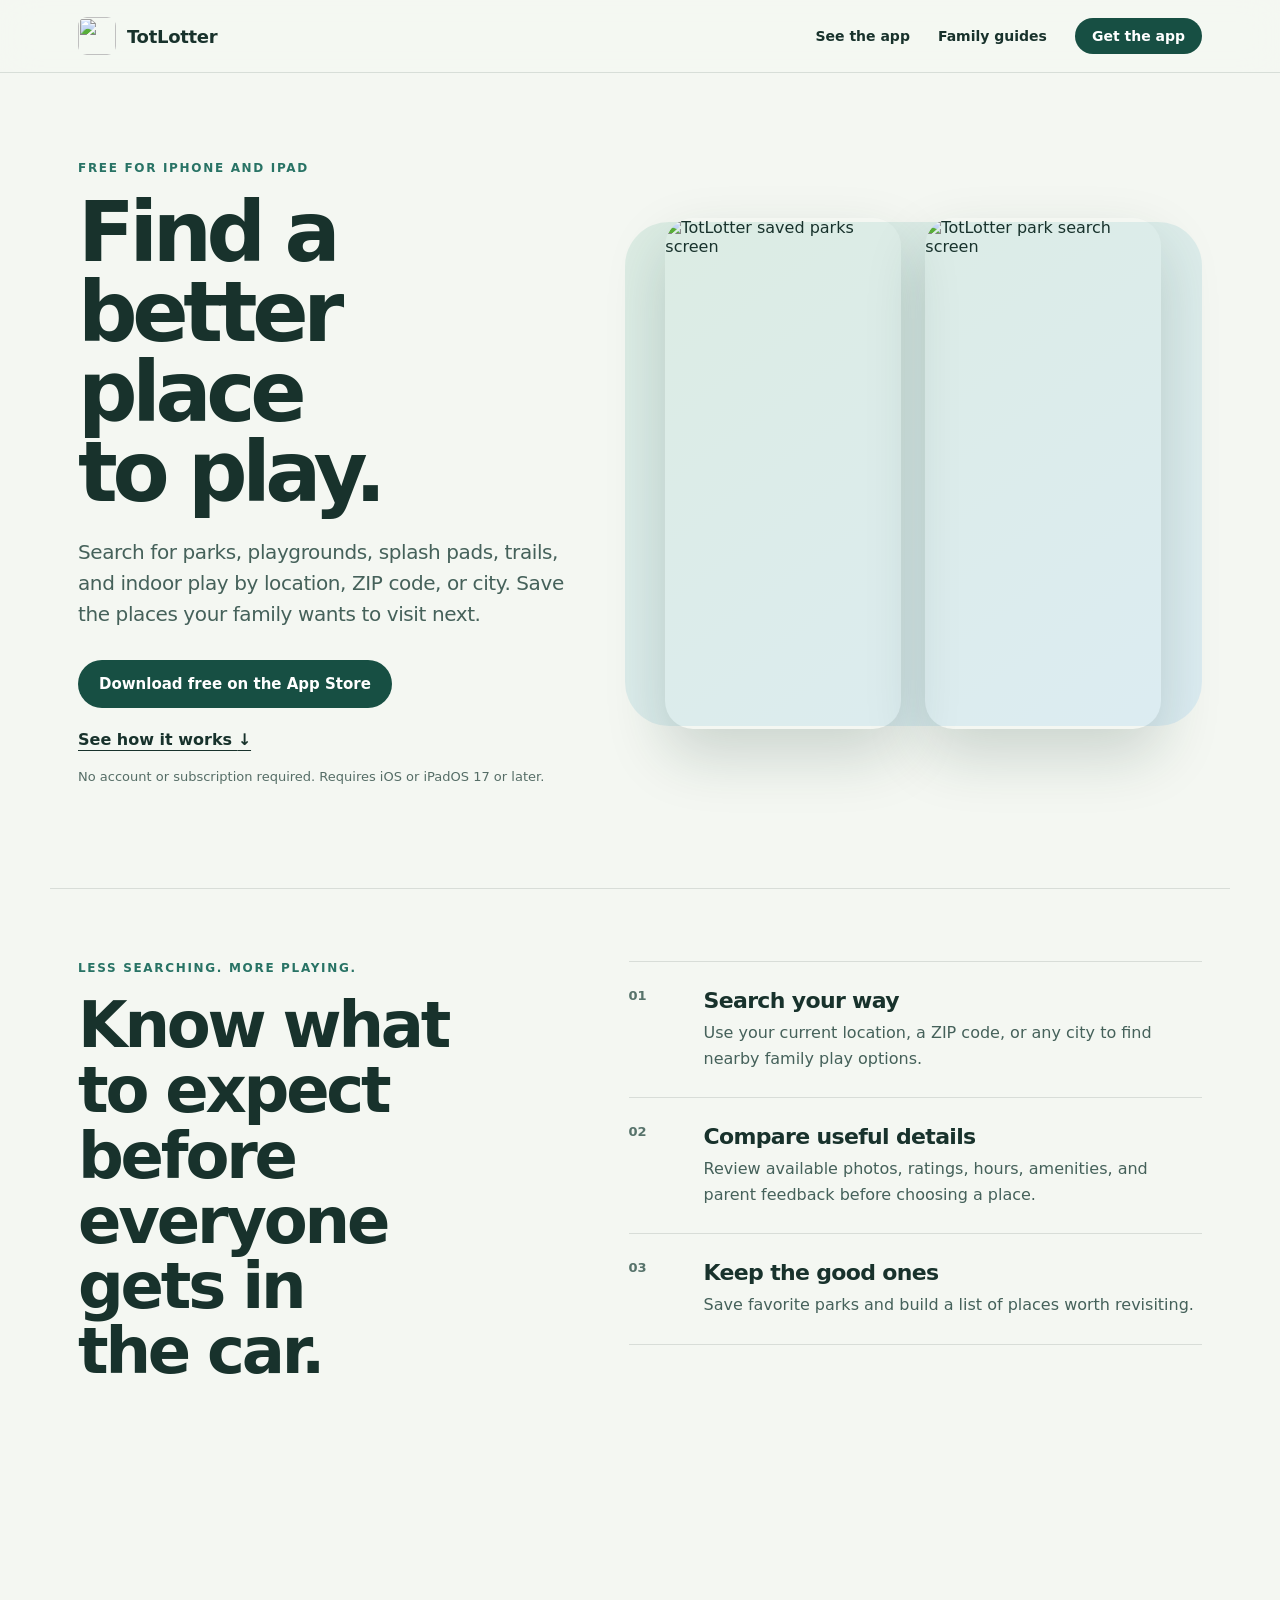
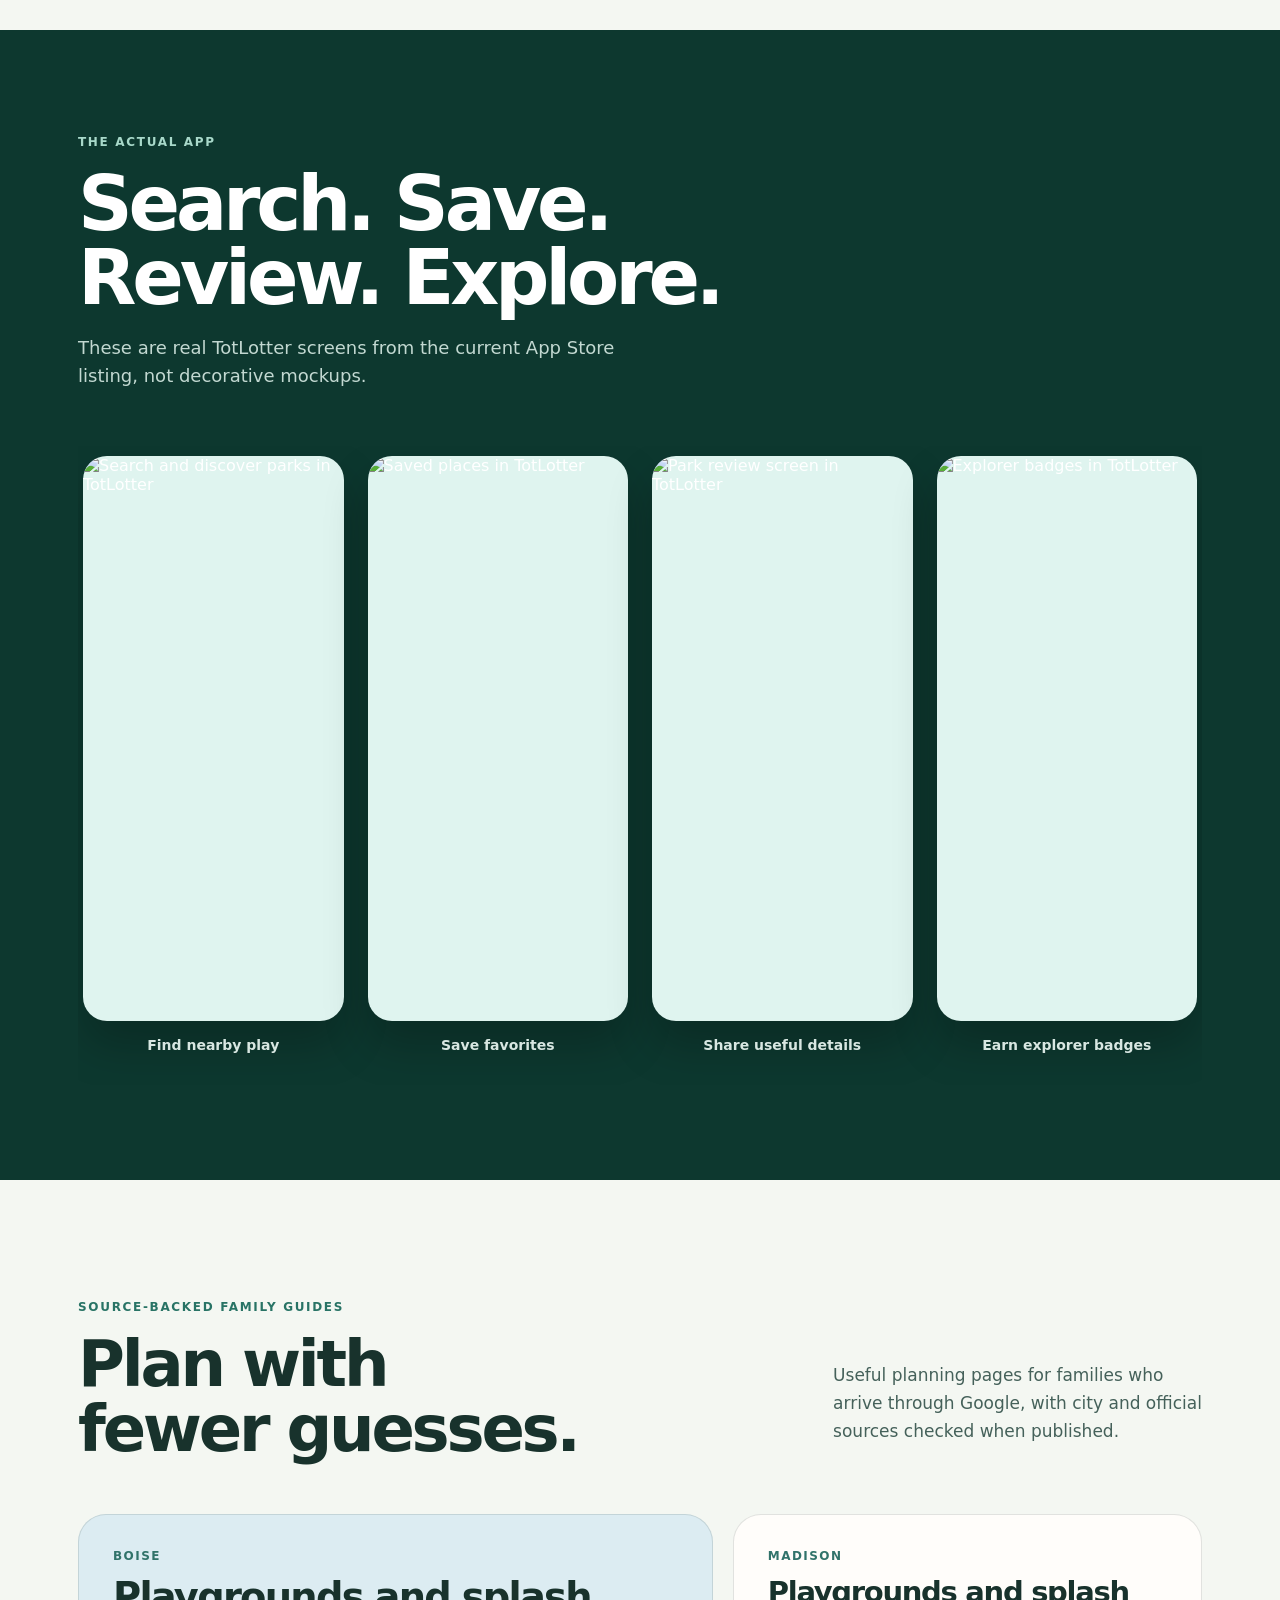
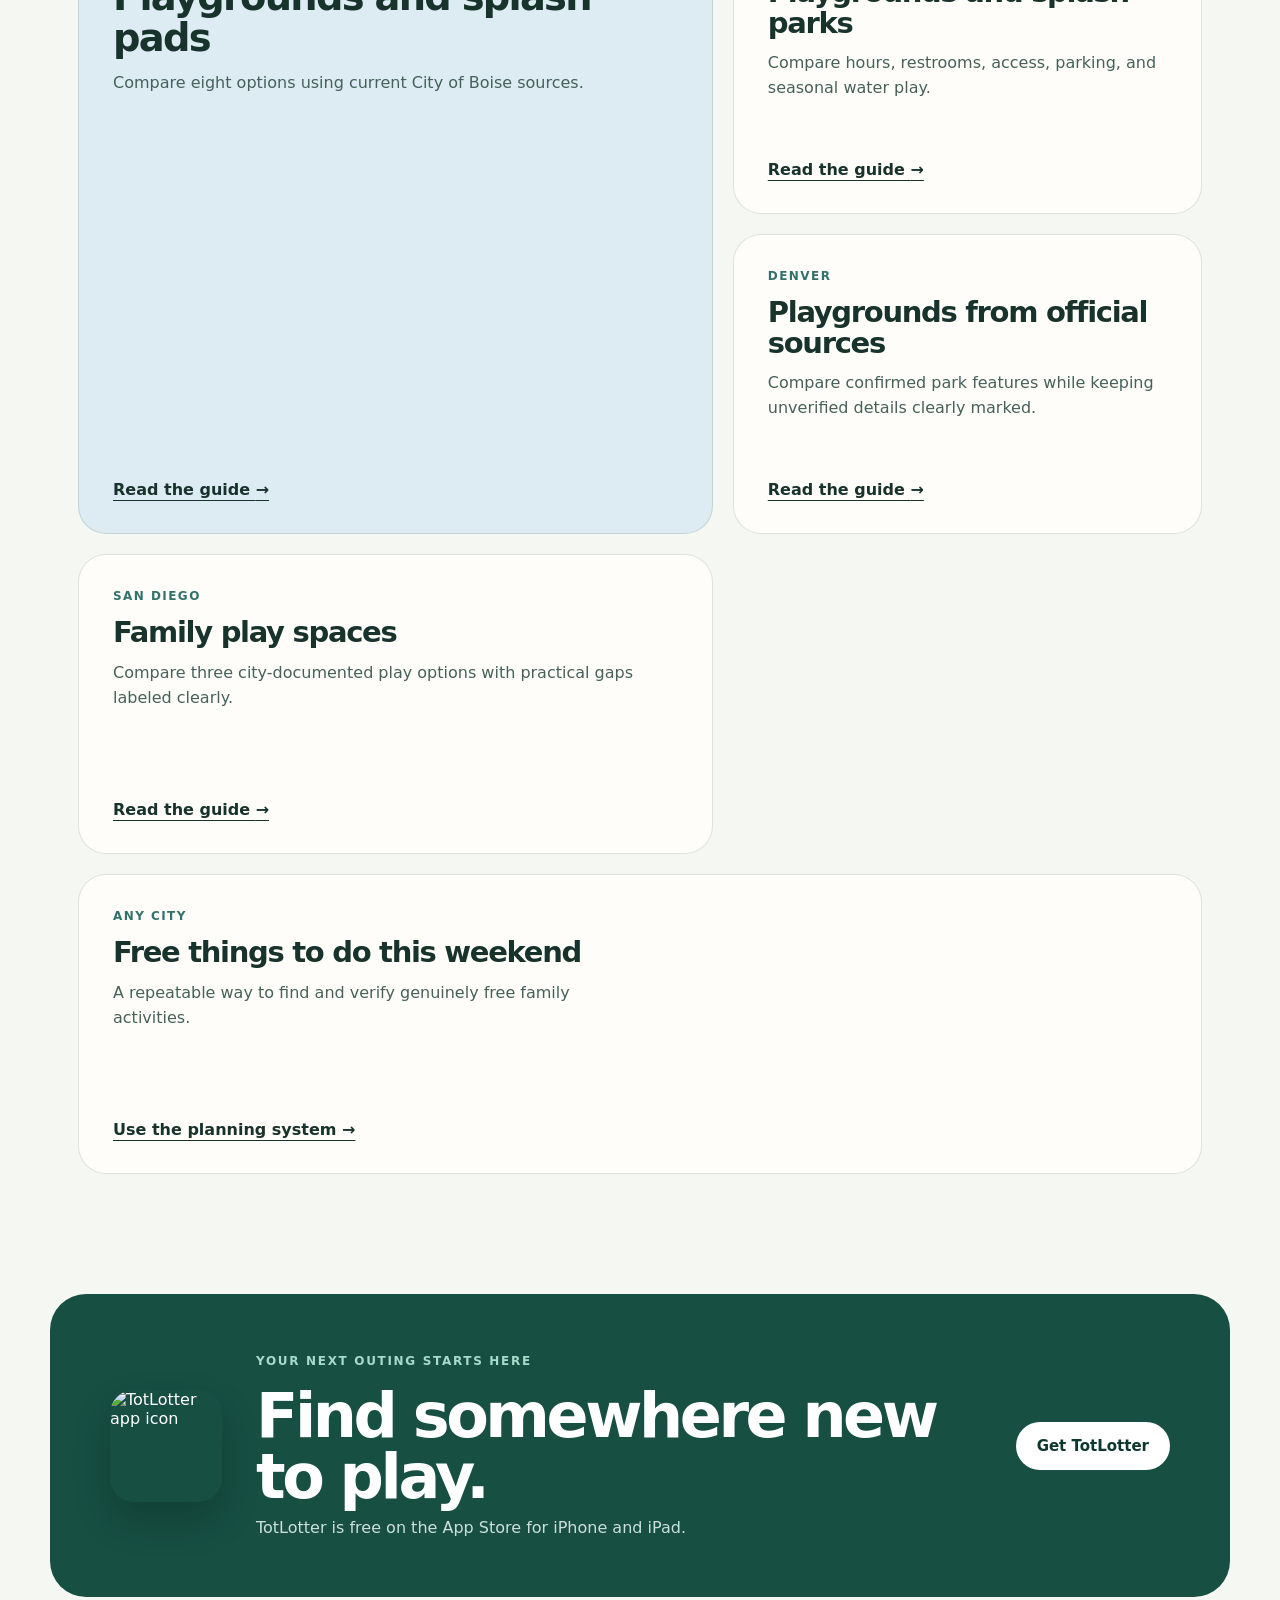
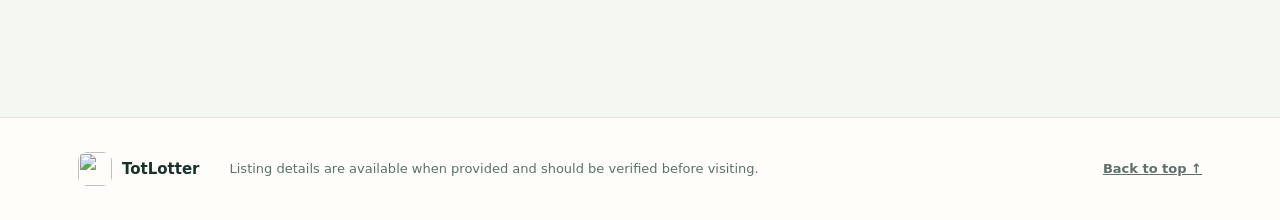
==== commit 7abc5478: "Fix Denver guide card class" ====
--- a/index.html
+++ b/index.html
@@ -53,7 +53,7 @@
     </section>
     <section class="promise" aria-labelledby="promise-title"><div class="section-intro"><p class="eyebrow">Less searching. More playing.</p><h2 id="promise-title">Know what to expect before everyone gets in the car.</h2></div><div class="promise-list"><article><span class="number">01</span><div><h3>Search your way</h3><p>Use your current location, a ZIP code, or any city to find nearby family play options.</p></div></article><article><span class="number">02</span><div><h3>Compare useful details</h3><p>Review available photos, ratings, hours, amenities, and parent feedback before choosing a place.</p></div></article><article><span class="number">03</span><div><h3>Keep the good ones</h3><p>Save favorite parks and build a list of places worth revisiting.</p></div></article></div></section>
     <section id="see-the-app" class="product-showcase" aria-labelledby="showcase-title"><div class="showcase-copy"><p class="eyebrow eyebrow-light">The actual app</p><h2 id="showcase-title">Search. Save. Review. Explore.</h2><p>These are real TotLotter screens from the current App Store listing, not decorative mockups.</p></div><ul class="screens" aria-label="TotLotter screenshots"><li><figure><img src="https://is1-ssl.mzstatic.com/image/thumb/PurpleSource211/v4/74/50/1a/74501ac3-2154-1f9a-d6fe-d8297387b89e/01-find-parks-updated-1290x2796.png/640x960bb.jpg" alt="Search and discover parks in TotLotter" width="443" height="960" loading="eager" decoding="async"><figcaption>Find nearby play</figcaption></figure></li><li><figure><img src="https://is1-ssl.mzstatic.com/image/thumb/PurpleSource221/v4/3a/bb/86/3abb8623-9c31-799f-6886-b9563613eb0b/02-save-favorites-approved-1290x2796.png/640x960bb.jpg" alt="Saved places in TotLotter" width="443" height="960" loading="eager" decoding="async"><figcaption>Save favorites</figcaption></figure></li><li><figure><img src="https://is1-ssl.mzstatic.com/image/thumb/PurpleSource221/v4/d8/4e/4b/d84e4b67-7ac6-3a57-0992-631da4f97abe/03-share-reviews-updated-1290x2796.png/640x960bb.jpg" alt="Park review screen in TotLotter" width="443" height="960" loading="eager" decoding="async"><figcaption>Share useful details</figcaption></figure></li><li><figure><img src="https://is1-ssl.mzstatic.com/image/thumb/PurpleSource221/v4/92/91/dc/9291dca5-6eda-87e8-7a9a-5d812864e695/04-earn-badges-updated-1290x2796.png/640x960bb.jpg" alt="Explorer badges in TotLotter" width="443" height="960" loading="eager" decoding="async"><figcaption>Earn explorer badges</figcaption></figure></li></ul></section>
-    <section id="guides" class="guides" aria-labelledby="guides-title"><div class="guides-heading"><div><p class="eyebrow">Source-backed family guides</p><h2 id="guides-title">Plan with fewer guesses.</h2></div><p>Useful planning pages for families who arrive through Google, with city and official sources checked when published.</p></div><div class="guide-grid"><a class="guide-card guide-featured" href="/guides/boise-playgrounds-splash-pads/"><span class="guide-kicker">Boise</span><h3>Playgrounds and splash pads</h3><p>Compare eight options using current City of Boise sources.</p><span class="card-link">Read the guide <span aria-hidden="true">→</span></span></a><a class="guide-card" href="/guides/madison-playgrounds-splash-parks/"><span class="guide-kicker">Madison</span><h3>Playgrounds and splash parks</h3><p>Compare hours, restrooms, access, parking, and seasonal water play.</p><span class="card-link">Read the guide <span aria-hidden="true">→</span></span></a><a class="gude-card" href="/guides/denver-playgrounds-official-sources/"><span class="guide-kicker">Denver</span><h3>Playgrounds from official sources</h3><p>Compare confirmed park features while keeping unverified details clearly marked.</p><span class="card-link">Read the guide <span aria-hidden="true">→</span></span></a><a class="guide-card" href="/guides/san-diego-family-play-spaces-official-sources/"><span class="guide-kicker">San Diego</span><h3>Family play spaces</h3><p>Compare three city-documented play options with practical gaps labeled clearly.</p><span class="card-link">Read the guide <span aria-hidden="true">→</span></span></a><a class="guide-card" href="/guides/free-things-to-do-with-kids-this-weekend/"><span class="guide-kicker">Any city</span><h3>Free things to do this weekend</h3><p>A repeatable way to find and verify genuinely free family activities.</p><span class="card-link">Use the planning system <span aria-hidden="true">→</span></span></a></div></section>
+    <section id="guides" class="guides" aria-labelledby="guides-title"><div class="guides-heading"><div><p class="eyebrow">Source-backed family guides</p><h2 id="guides-title">Plan with fewer guesses.</h2></div><p>Useful planning pages for families who arrive through Google, with city and official sources checked when published.</p></div><div class="guide-grid"><a class="guide-card guide-featured" href="/guides/boise-playgrounds-splash-pads/"><span class="guide-kicker">Boise</span><h3>Playgrounds and splash pads</h3><p>Compare eight options using current City of Boise sources.</p><span class="card-link">Read the guide <span aria-hidden="true">→</span></span></a><a class="guide-card" href="/guides/madison-playgrounds-splash-parks/"><span class="guide-kicker">Madison</span><h3>Playgrounds and splash parks</h3><p>Compare hours, restrooms, access, parking, and seasonal water play.</p><span class="card-link">Read the guide <span aria-hidden="true">→</span></span></a><a class="guide-card" href="/guides/denver-playgrounds-official-sources/"><span class="guide-kicker">Denver</span><h3>Playgrounds from official sources</h3><p>Compare confirmed park features while keeping unverified details clearly marked.</p><span class="card-link">Read the guide <span aria-hidden="true">→</span></span></a><a class="guide-card" href="/guides/san-diego-family-play-spaces-official-sources/"><span class="guide-kicker">San Diego</span><h3>Family play spaces</h3><p>Compare three city-documented play options with practical gaps labeled clearly.</p><span class="card-link">Read the guide <span aria-hidden="true">→</span></span></a><a class="guide-card" href="/guides/free-things-to-do-with-kids-this-weekend/"><span class="guide-kicker">Any city</span><h3>Free things to do this weekend</h3><p>A repeatable way to find and verify genuinely free family activities.</p><span class="card-link">Use the planning system <span aria-hidden="true">→</span></span></a></div></section>
     <section class="final-cta" aria-labelledby="final-title"><img src="https://is1-ssl.mzstatic.com/image/thumb/Purple211/v4/c9/77/03/c9770301-f550-c94f-c4d9-1344693f9b1a/AppIcon-0-0-1x_U007epad-0-1-85-220.png/512x512bb.jpg" alt="TotLotter app icon" width="112" height="112"><div><p class="eyebrow eyebrow-light">Your next outing starts here</p><h2 id="final-title">Find somewhere new to play.</h2><p>TotLotter is free on the App Store for iPhone and iPad.</p></div><a class="button button-light" href="https://apps.apple.com/us/app/totlotter-parks-for-families/id6768323304">Get TotLotter</a></section>
   </main>
   <footer class="site-footer"><div class="footer-inner"><div class="footer-brand"><img src="https://is1-ssl.mzstatic.com/image/thumb/Purple211/v4/c9/77/03/c9770301-f550-c94f-c4d9-1344693f9b1a/AppIcon-0-0-1x_U007epad-0-1-85-220.png/512x512bb.jpg" alt="" width="34" height="34"><strong>TotLotter</strong></div><p>Listing details are available when provided and should be verified before visiting.</p><a href="#main">Back to top ↑</a></div></footer>
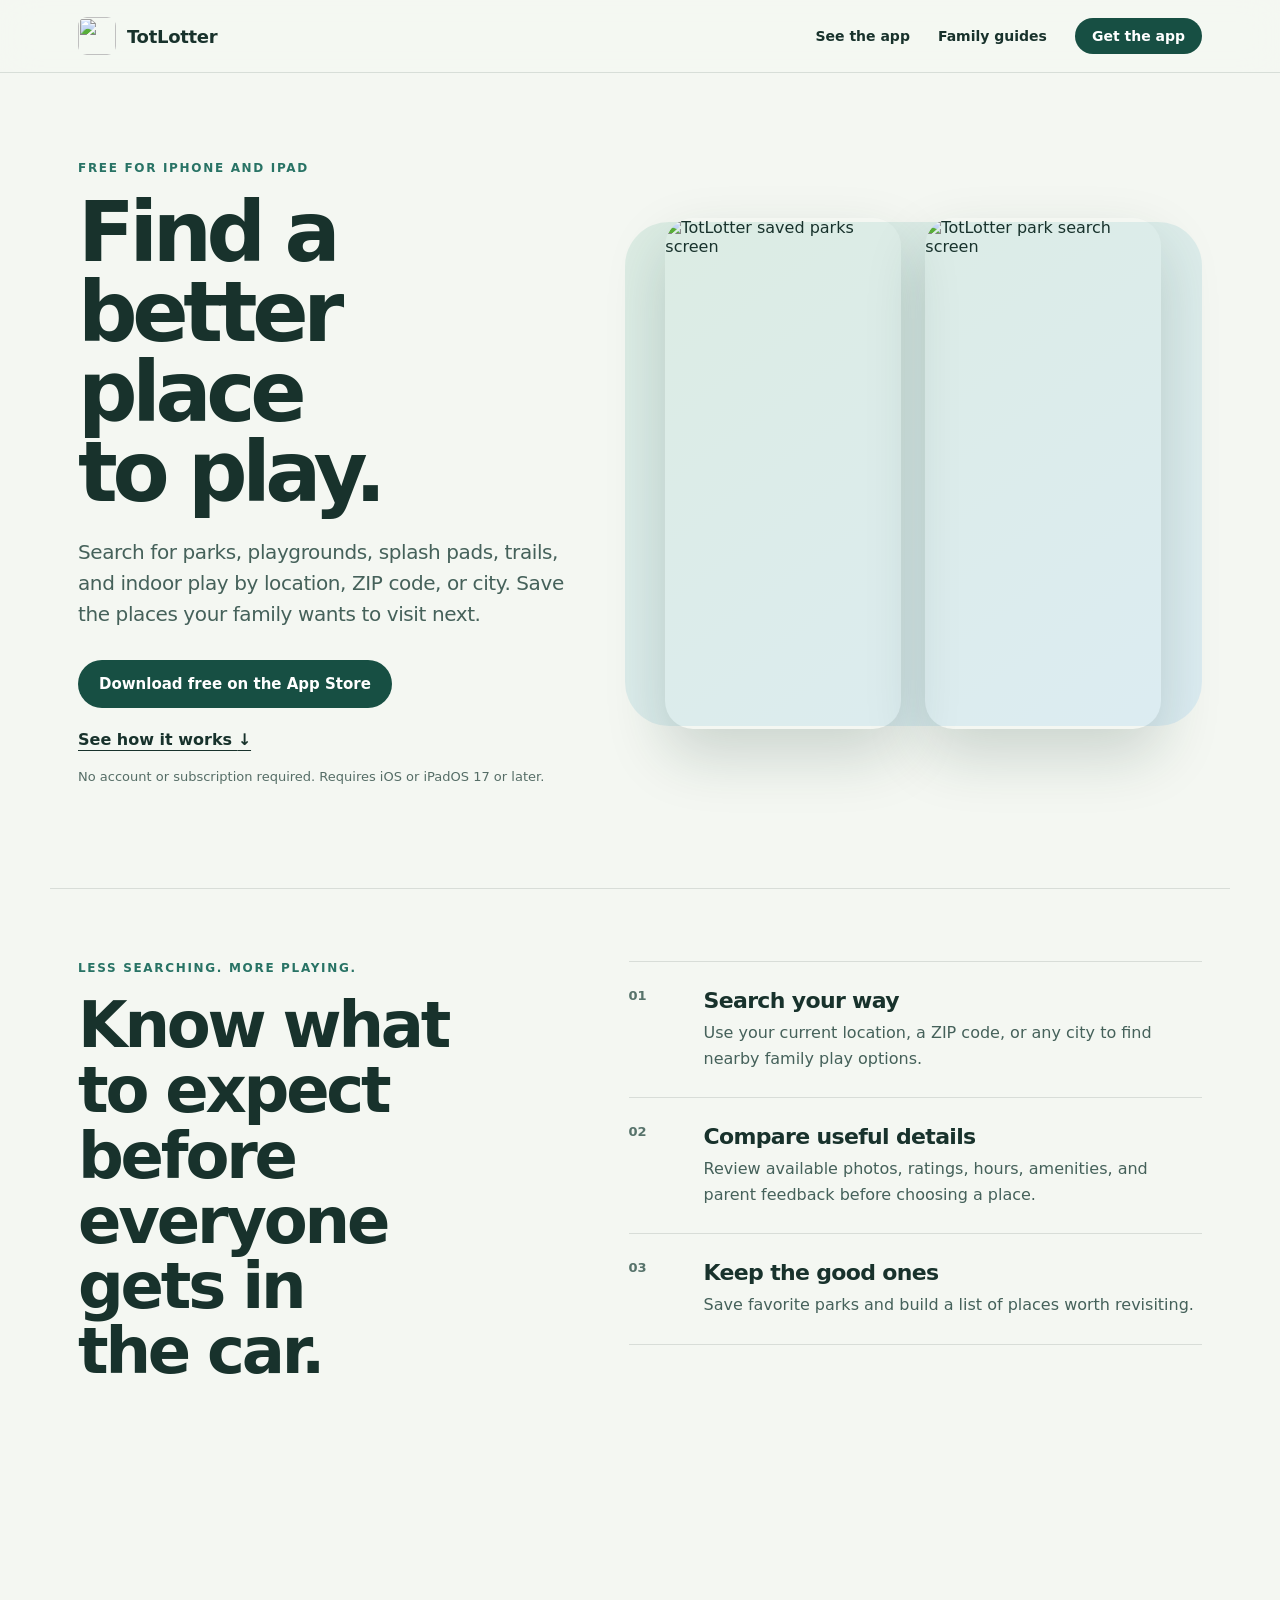
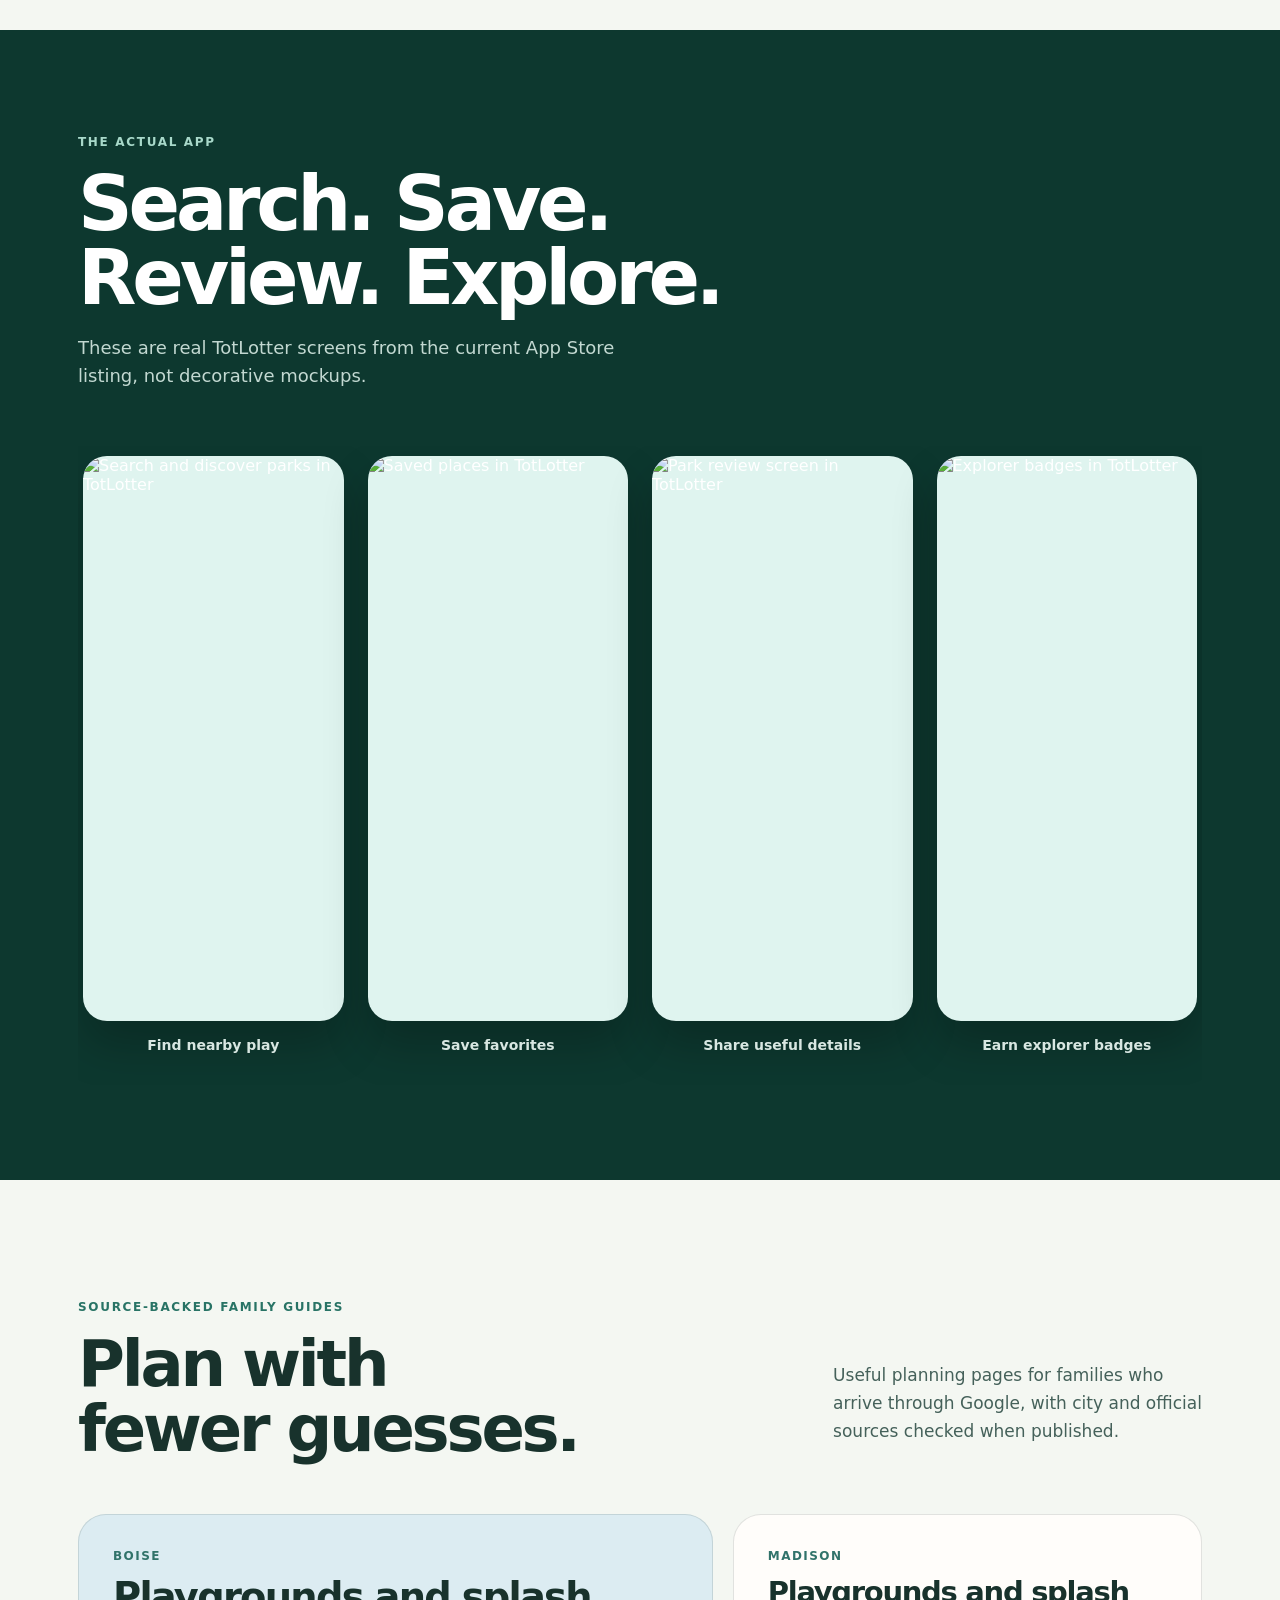
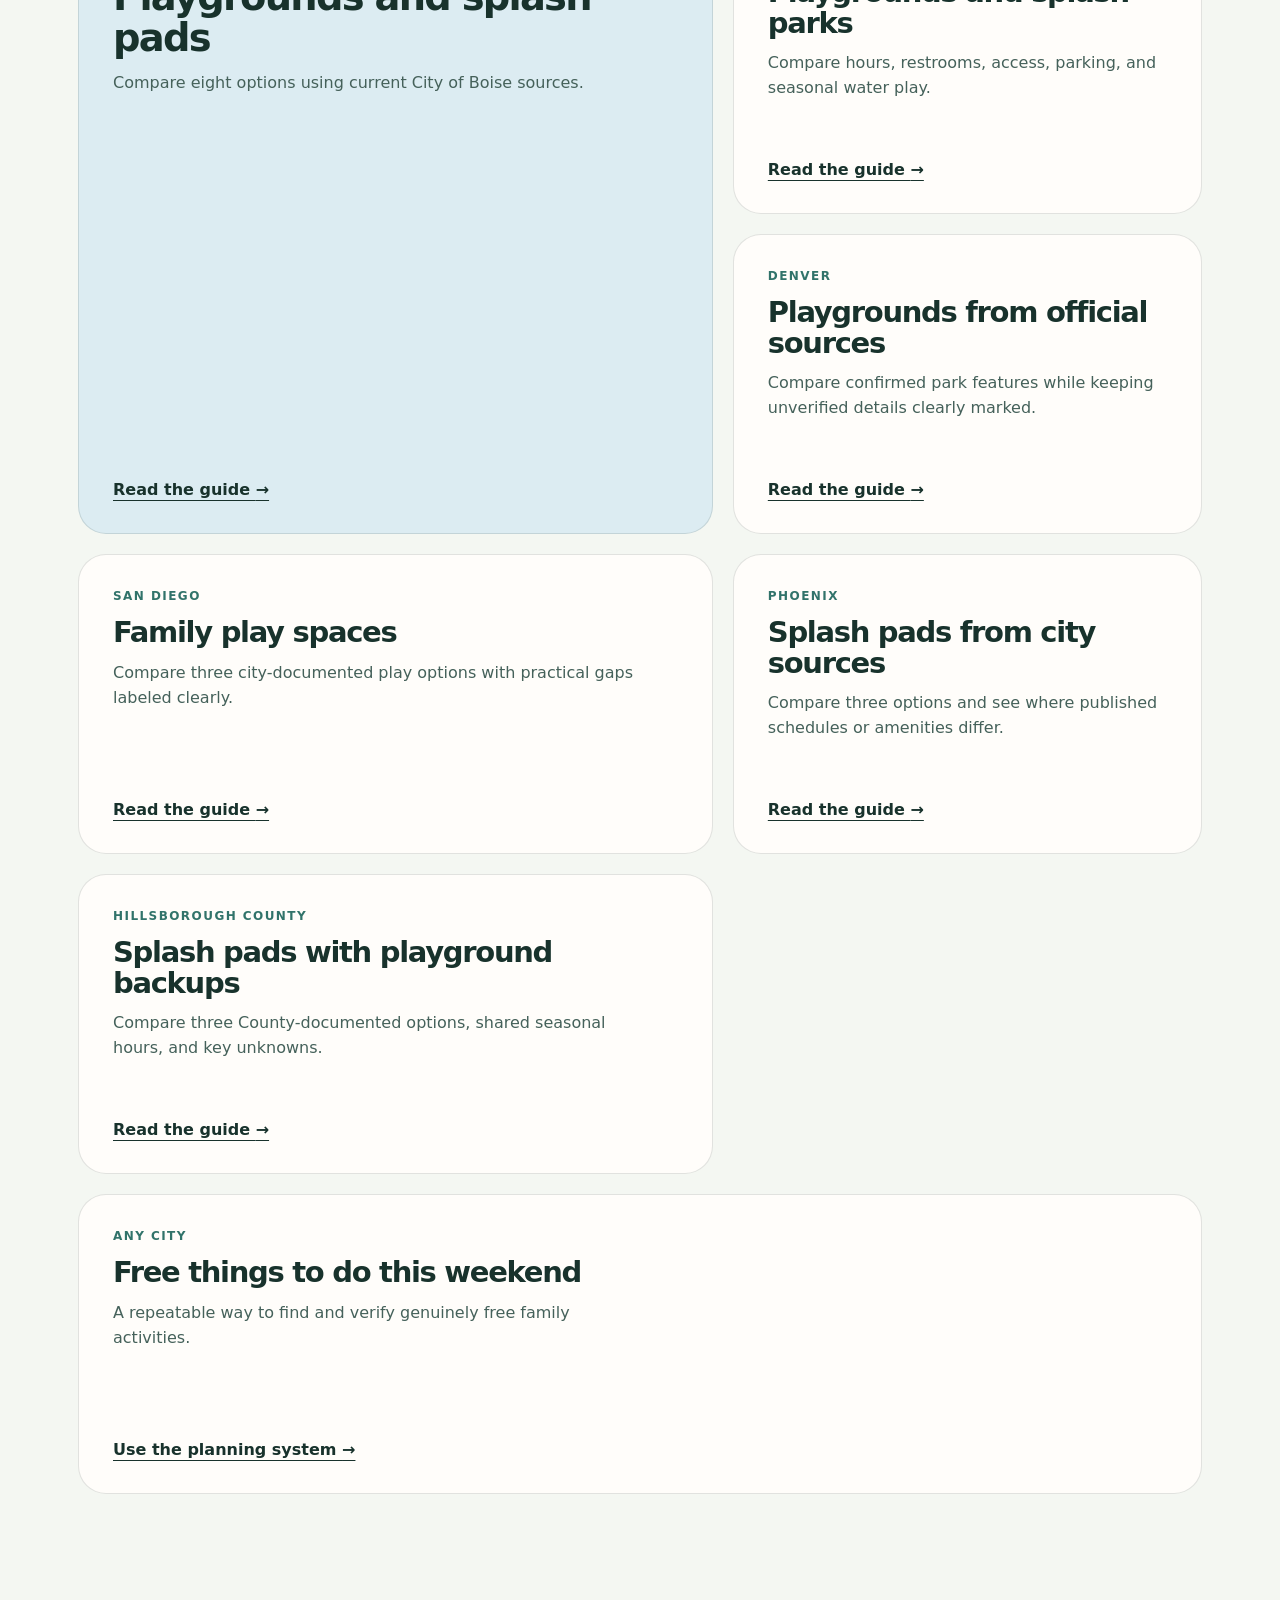
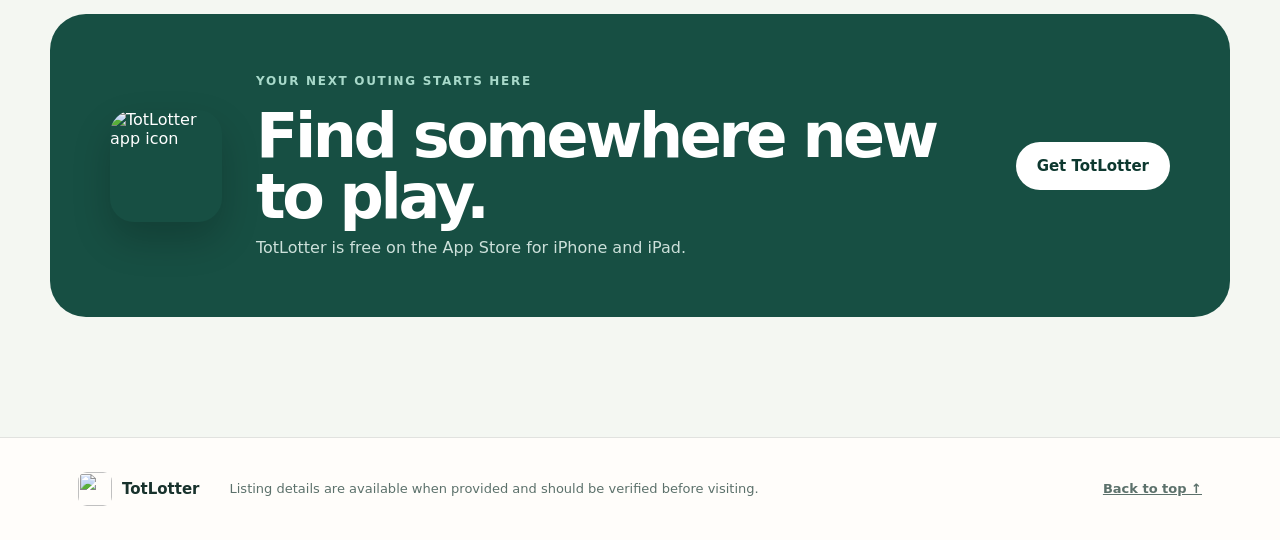
==== commit da379804: "Surface Phoenix and Hillsborough guides" ====
--- a/index.html
+++ b/index.html
@@ -27,6 +27,12 @@
     "url": "https://iamldc.github.io/",
     "downloadUrl": "https://apps.apple.com/us/app/totlotter-parks-for-families/id6768323304",
     "image": "https://is1-ssl.mzstatic.com/image/thumb/Purple211/v4/c9/77/03/c9770301-f550-c94f-c4d9-1344693f9b1a/AppIcon-0-0-1x_U007epad-0-1-85-220.png/512x512bb.jpg",
+    "aggregateRating": {
+      "@type": "AggregateRating",
+      "ratingValue": "5.0",
+      "ratingCount": "3",
+      "bestRating": "5"
+    },
     "offers": {
       "@type": "Offer",
       "price": "0",
@@ -53,7 +59,7 @@
     </section>
     <section class="promise" aria-labelledby="promise-title"><div class="section-intro"><p class="eyebrow">Less searching. More playing.</p><h2 id="promise-title">Know what to expect before everyone gets in the car.</h2></div><div class="promise-list"><article><span class="number">01</span><div><h3>Search your way</h3><p>Use your current location, a ZIP code, or any city to find nearby family play options.</p></div></article><article><span class="number">02</span><div><h3>Compare useful details</h3><p>Review available photos, ratings, hours, amenities, and parent feedback before choosing a place.</p></div></article><article><span class="number">03</span><div><h3>Keep the good ones</h3><p>Save favorite parks and build a list of places worth revisiting.</p></div></article></div></section>
     <section id="see-the-app" class="product-showcase" aria-labelledby="showcase-title"><div class="showcase-copy"><p class="eyebrow eyebrow-light">The actual app</p><h2 id="showcase-title">Search. Save. Review. Explore.</h2><p>These are real TotLotter screens from the current App Store listing, not decorative mockups.</p></div><ul class="screens" aria-label="TotLotter screenshots"><li><figure><img src="https://is1-ssl.mzstatic.com/image/thumb/PurpleSource211/v4/74/50/1a/74501ac3-2154-1f9a-d6fe-d8297387b89e/01-find-parks-updated-1290x2796.png/640x960bb.jpg" alt="Search and discover parks in TotLotter" width="443" height="960" loading="eager" decoding="async"><figcaption>Find nearby play</figcaption></figure></li><li><figure><img src="https://is1-ssl.mzstatic.com/image/thumb/PurpleSource221/v4/3a/bb/86/3abb8623-9c31-799f-6886-b9563613eb0b/02-save-favorites-approved-1290x2796.png/640x960bb.jpg" alt="Saved places in TotLotter" width="443" height="960" loading="eager" decoding="async"><figcaption>Save favorites</figcaption></figure></li><li><figure><img src="https://is1-ssl.mzstatic.com/image/thumb/PurpleSource221/v4/d8/4e/4b/d84e4b67-7ac6-3a57-0992-631da4f97abe/03-share-reviews-updated-1290x2796.png/640x960bb.jpg" alt="Park review screen in TotLotter" width="443" height="960" loading="eager" decoding="async"><figcaption>Share useful details</figcaption></figure></li><li><figure><img src="https://is1-ssl.mzstatic.com/image/thumb/PurpleSource221/v4/92/91/dc/9291dca5-6eda-87e8-7a9a-5d812864e695/04-earn-badges-updated-1290x2796.png/640x960bb.jpg" alt="Explorer badges in TotLotter" width="443" height="960" loading="eager" decoding="async"><figcaption>Earn explorer badges</figcaption></figure></li></ul></section>
-    <section id="guides" class="guides" aria-labelledby="guides-title"><div class="guides-heading"><div><p class="eyebrow">Source-backed family guides</p><h2 id="guides-title">Plan with fewer guesses.</h2></div><p>Useful planning pages for families who arrive through Google, with city and official sources checked when published.</p></div><div class="guide-grid"><a class="guide-card guide-featured" href="/guides/boise-playgrounds-splash-pads/"><span class="guide-kicker">Boise</span><h3>Playgrounds and splash pads</h3><p>Compare eight options using current City of Boise sources.</p><span class="card-link">Read the guide <span aria-hidden="true">→</span></span></a><a class="guide-card" href="/guides/madison-playgrounds-splash-parks/"><span class="guide-kicker">Madison</span><h3>Playgrounds and splash parks</h3><p>Compare hours, restrooms, access, parking, and seasonal water play.</p><span class="card-link">Read the guide <span aria-hidden="true">→</span></span></a><a class="guide-card" href="/guides/denver-playgrounds-official-sources/"><span class="guide-kicker">Denver</span><h3>Playgrounds from official sources</h3><p>Compare confirmed park features while keeping unverified details clearly marked.</p><span class="card-link">Read the guide <span aria-hidden="true">→</span></span></a><a class="guide-card" href="/guides/san-diego-family-play-spaces-official-sources/"><span class="guide-kicker">San Diego</span><h3>Family play spaces</h3><p>Compare three city-documented play options with practical gaps labeled clearly.</p><span class="card-link">Read the guide <span aria-hidden="true">→</span></span></a><a class="guide-card" href="/guides/free-things-to-do-with-kids-this-weekend/"><span class="guide-kicker">Any city</span><h3>Free things to do this weekend</h3><p>A repeatable way to find and verify genuinely free family activities.</p><span class="card-link">Use the planning system <span aria-hidden="true">→</span></span></a></div></section>
+    <section id="guides" class="guides" aria-labelledby="guides-title"><div class="guides-heading"><div><p class="eyebrow">Source-backed family guides</p><h2 id="guides-title">Plan with fewer guesses.</h2></div><p>Useful planning pages for families who arrive through Google, with city and official sources checked when published.</p></div><div class="guide-grid"><a class="guide-card guide-featured" href="/guides/boise-playgrounds-splash-pads/"><span class="guide-kicker">Boise</span><h3>Playgrounds and splash pads</h3><p>Compare eight options using current City of Boise sources.</p><span class="card-link">Read the guide <span aria-hidden="true">→</span></span></a><a class="guide-card" href="/guides/madison-playgrounds-splash-parks/"><span class="guide-kicker">Madison</span><h3>Playgrounds and splash parks</h3><p>Compare hours, restrooms, access, parking, and seasonal water play.</p><span class="card-link">Read the guide <span aria-hidden="true">→</span></span></a><a class="guide-card" href="/guides/denver-playgrounds-official-sources/"><span class="guide-kicker">Denver</span><h3>Playgrounds from official sources</h3><p>Compare confirmed park features while keeping unverified details clearly marked.</p><span class="card-link">Read the guide <span aria-hidden="true">→</span></span></a><a class="guide-card" href="/guides/san-diego-family-play-spaces-official-sources/"><span class="guide-kicker">San Diego</span><h3>Family play spaces</h3><p>Compare three city-documented play options with practical gaps labeled clearly.</p><span class="card-link">Read the guide <span aria-hidden="true">→</span></span></a><a class="guide-card" href="/guides/phoenix-splash-pads-official-sources/"><span class="guide-kicker">Phoenix</span><h3>Splash pads from city sources</h3><p>Compare three options and see where published schedules or amenities differ.</p><span class="card-link">Read the guide <span aria-hidden="true">→</span></span></a><a class="guide-card" href="/guides/hillsborough-county-splash-pads-playgrounds/"><span class="guide-kicker">Hillsborough County</span><h3>Splash pads with playground backups</h3><p>Compare three County-documented options, shared seasonal hours, and key unknowns.</p><span class="card-link">Read the guide <span aria-hidden="true">→</span></span></a><a class="guide-card" href="/guides/free-things-to-do-with-kids-this-weekend/"><span class="guide-kicker">Any city</span><h3>Free things to do this weekend</h3><p>A repeatable way to find and verify genuinely free family activities.</p><span class="card-link">Use the planning system <span aria-hidden="true">→</span></span></a></div></section>
     <section class="final-cta" aria-labelledby="final-title"><img src="https://is1-ssl.mzstatic.com/image/thumb/Purple211/v4/c9/77/03/c9770301-f550-c94f-c4d9-1344693f9b1a/AppIcon-0-0-1x_U007epad-0-1-85-220.png/512x512bb.jpg" alt="TotLotter app icon" width="112" height="112"><div><p class="eyebrow eyebrow-light">Your next outing starts here</p><h2 id="final-title">Find somewhere new to play.</h2><p>TotLotter is free on the App Store for iPhone and iPad.</p></div><a class="button button-light" href="https://apps.apple.com/us/app/totlotter-parks-for-families/id6768323304">Get TotLotter</a></section>
   </main>
   <footer class="site-footer"><div class="footer-inner"><div class="footer-brand"><img src="https://is1-ssl.mzstatic.com/image/thumb/Purple211/v4/c9/77/03/c9770301-f550-c94f-c4d9-1344693f9b1a/AppIcon-0-0-1x_U007epad-0-1-85-220.png/512x512bb.jpg" alt="" width="34" height="34"><strong>TotLotter</strong></div><p>Listing details are available when provided and should be verified before visiting.</p><a href="#main">Back to top ↑</a></div></footer>
